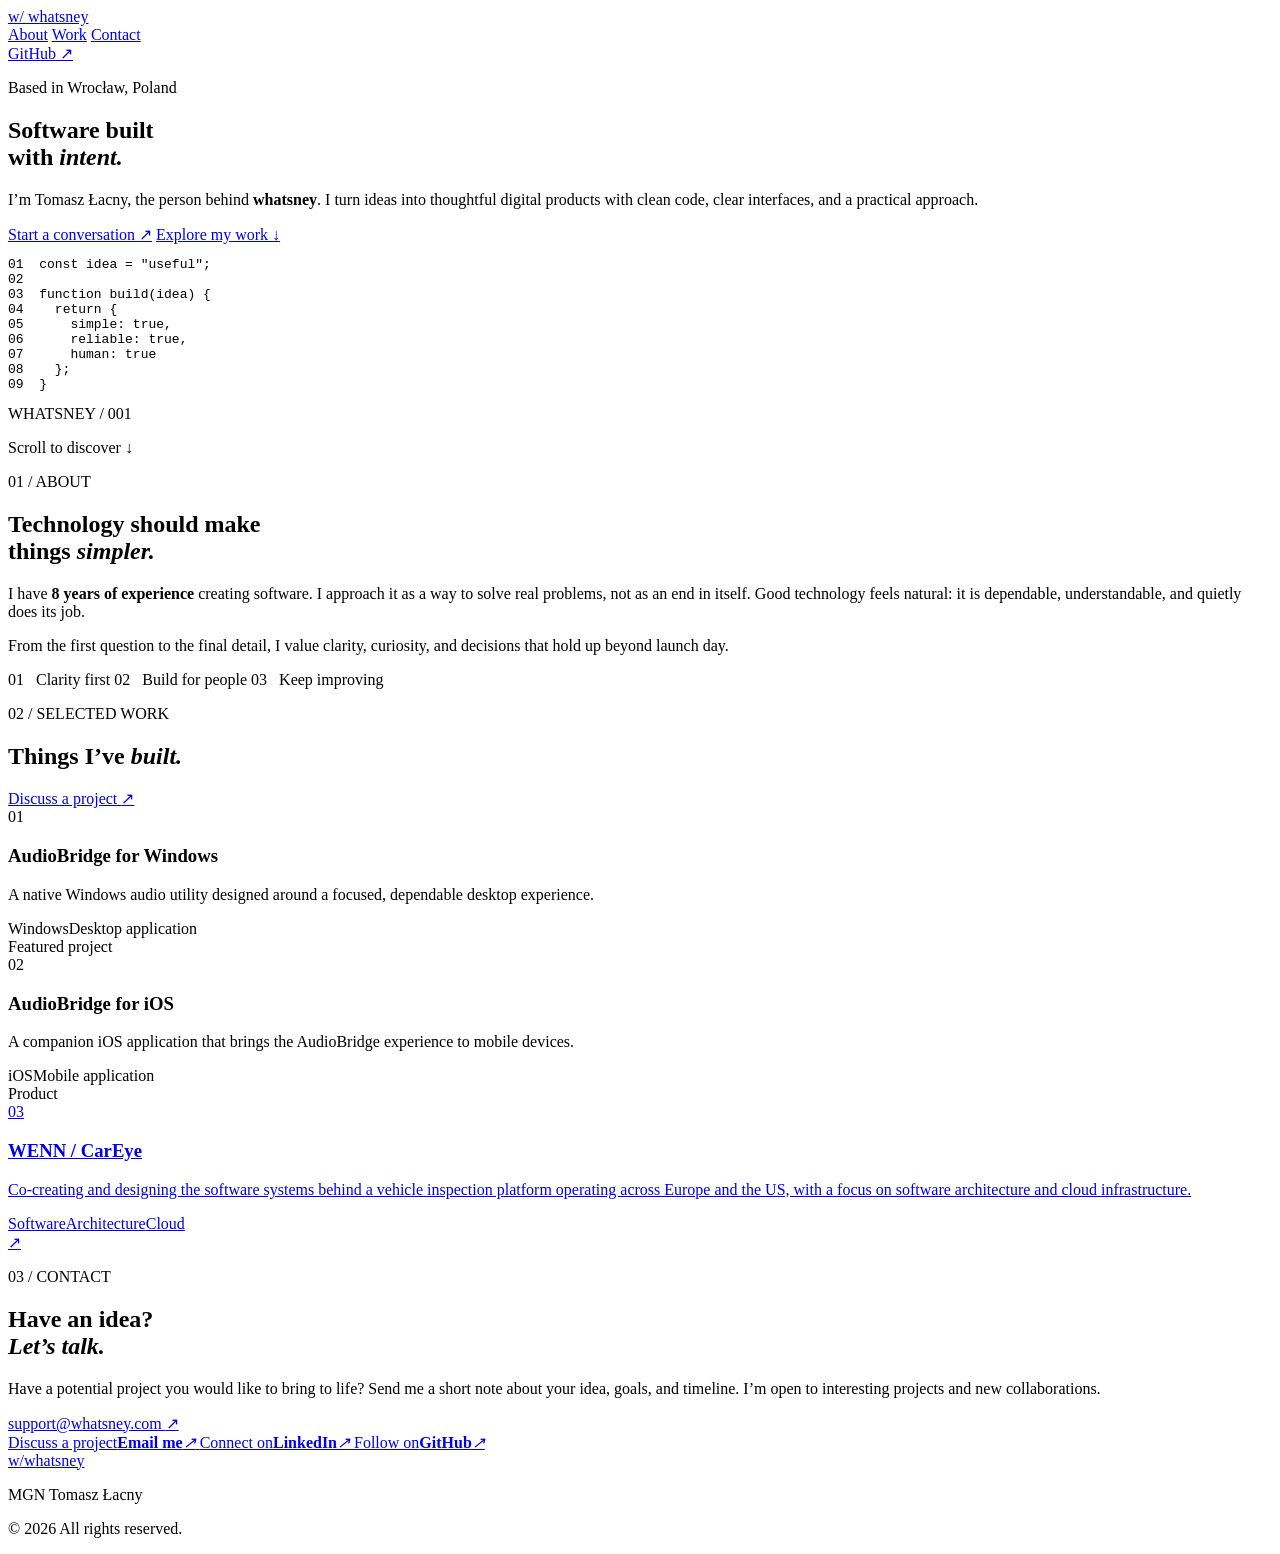
==== index.html @ 4bb6baf7 "Add dynamic software experience" ====
<!doctype html>
<html lang="en">
<head>
  <meta charset="utf-8">
  <meta name="viewport" content="width=device-width, initial-scale=1">
  <meta name="description" content="whatsney — independent software work by Tomasz Lacny in Wroclaw, Poland.">
  <meta name="theme-color" content="#0b0d0c">
  <meta property="og:title" content="whatsney — Software built with intent">
  <meta property="og:description" content="Independent software work by Tomasz Lacny.">
  <meta property="og:type" content="website">
  <meta property="og:url" content="https://whatsney.com">
  <title>whatsney — Tomasz Łacny</title>
  <link rel="preconnect" href="https://fonts.googleapis.com">
  <link rel="preconnect" href="https://fonts.gstatic.com" crossorigin>
  <link href="https://fonts.googleapis.com/css2?family=DM+Mono:wght@400;500&family=Manrope:wght@400;500;600;700&display=swap" rel="stylesheet">
  <link rel="stylesheet" href="styles.css">
</head>
<body>
  <div class="grain" aria-hidden="true"></div>

  <header class="site-header">
    <a class="logo" href="#top" aria-label="whatsney home">
      <span class="logo-mark">w/</span>
      <span>whatsney</span>
    </a>
    <nav aria-label="Primary navigation">
      <a href="#about">About</a>
      <a href="#work">Work</a>
      <a href="#contact">Contact</a>
    </nav>
    <a class="header-link" href="https://github.com/whatsney" target="_blank" rel="noreferrer">
      GitHub <span aria-hidden="true">↗</span>
    </a>
  </header>

  <main id="top">
    <section class="hero" aria-labelledby="hero-title">
      <div class="hero-copy">
        <p class="eyebrow"><span class="status-dot"></span> Based in Wrocław, Poland</p>
        <h1 id="hero-title">Software built<br>with <em>intent.</em></h1>
        <p class="hero-intro">
          I’m Tomasz Łacny, the person behind <strong>whatsney</strong>.
          I turn ideas into thoughtful digital products with clean code,
          clear interfaces, and a practical approach.
        </p>
        <div class="hero-actions">
          <a class="button button-primary" href="#contact">Start a conversation <span>↗</span></a>
          <a class="text-link" href="#work">Explore my work <span>↓</span></a>
        </div>
      </div>

      <div class="hero-visual" aria-hidden="true">
        <div class="orbit orbit-one"></div>
        <div class="orbit orbit-two"></div>
        <div class="code-card">
          <div class="code-bar"><i></i><i></i><i></i></div>
          <pre><span class="muted">01</span>  <span class="pink">const</span> idea = <span class="green">"useful"</span>;
<span class="muted">02</span>
<span class="muted">03</span>  <span class="pink">function</span> <span class="cream">build</span>(idea) {
<span class="muted">04</span>    <span class="pink">return</span> {
<span class="muted">05</span>      simple: <span class="blue">true</span>,
<span class="muted">06</span>      reliable: <span class="blue">true</span>,
<span class="muted">07</span>      human: <span class="blue">true</span>
<span class="muted">08</span>    };
<span class="muted">09</span>  }</pre>
          <span class="code-label">WHATSNEY / 001</span>
        </div>
      </div>
      <p class="scroll-note">Scroll to discover <span>↓</span></p>
    </section>

    <section class="manifesto" id="about">
      <p class="section-number">01 / ABOUT</p>
      <div class="manifesto-grid">
        <h2>Technology should make<br>things <em>simpler.</em></h2>
        <div class="manifesto-copy">
          <p>I have <strong><span id="experience-years">8</span> years of experience</strong> creating software. I approach it as a way to solve real problems, not as an end in itself. Good technology feels natural: it is dependable, understandable, and quietly does its job.</p>
          <p>From the first question to the final detail, I value clarity, curiosity, and decisions that hold up beyond launch day.</p>
          <div class="principles">
            <span>01&nbsp;&nbsp; Clarity first</span>
            <span>02&nbsp;&nbsp; Build for people</span>
            <span>03&nbsp;&nbsp; Keep improving</span>
          </div>
        </div>
      </div>
    </section>

    <section class="work" id="work">
      <div class="section-heading">
        <div>
          <p class="section-number">02 / SELECTED WORK</p>
          <h2>Things I’ve <em>built.</em></h2>
        </div>
        <a class="text-link" href="#contact">Discuss a project <span>↗</span></a>
      </div>

      <div class="project-list">
        <article class="project project-featured">
          <span class="project-index">01</span>
          <div>
            <h3>AudioBridge for Windows</h3>
            <p>A native Windows audio utility designed around a focused, dependable desktop experience.</p>
          </div>
          <div class="project-meta"><span>Windows</span><span>Desktop application</span></div>
          <span class="project-status">Featured project</span>
        </article>
        <article class="project">
          <span class="project-index">02</span>
          <div>
            <h3>AudioBridge for iOS</h3>
            <p>A companion iOS application that brings the AudioBridge experience to mobile devices.</p>
          </div>
          <div class="project-meta"><span>iOS</span><span>Mobile application</span></div>
          <span class="project-status">Product</span>
        </article>
        <a class="project" href="https://www.wenn.no/" target="_blank" rel="noreferrer">
          <span class="project-index">03</span>
          <div>
            <h3>WENN / CarEye</h3>
            <p>Co-creating and designing the software systems behind a vehicle inspection platform operating across Europe and the US, with a focus on software architecture and cloud infrastructure.</p>
          </div>
          <div class="project-meta"><span>Software</span><span>Architecture</span><span>Cloud</span></div>
          <span class="project-arrow">↗</span>
        </a>
      </div>
    </section>

    <section class="contact" id="contact">
      <p class="section-number">03 / CONTACT</p>
      <div class="contact-grid">
        <div>
          <h2>Have an idea?<br><em>Let’s talk.</em></h2>
          <p>Have a potential project you would like to bring to life? Send me a short note about your idea, goals, and timeline. I’m open to interesting projects and new collaborations.</p>
          <a class="contact-email" href="mailto:support@whatsney.com?subject=Potential%20project">
            support@whatsney.com <span>↗</span>
          </a>
        </div>
        <div class="contact-links">
          <a href="mailto:support@whatsney.com?subject=Potential%20project">
            <span>Discuss a project</span><strong>Email me</strong><i>↗</i>
          </a>
          <a href="https://www.linkedin.com/in/tomasz-%C5%82acny-617607121/" target="_blank" rel="noreferrer">
            <span>Connect on</span><strong>LinkedIn</strong><i>↗</i>
          </a>
          <a href="https://github.com/whatsney" target="_blank" rel="noreferrer">
            <span>Follow on</span><strong>GitHub</strong><i>↗</i>
          </a>
        </div>
      </div>
    </section>
  </main>

  <footer>
    <a class="logo" href="#top"><span class="logo-mark">w/</span><span>whatsney</span></a>
    <p>MGN Tomasz Łacny</p>
    <p>© <span id="year">2026</span> All rights reserved.</p>
  </footer>

  <script src="script.js"></script>
</body>
</html>
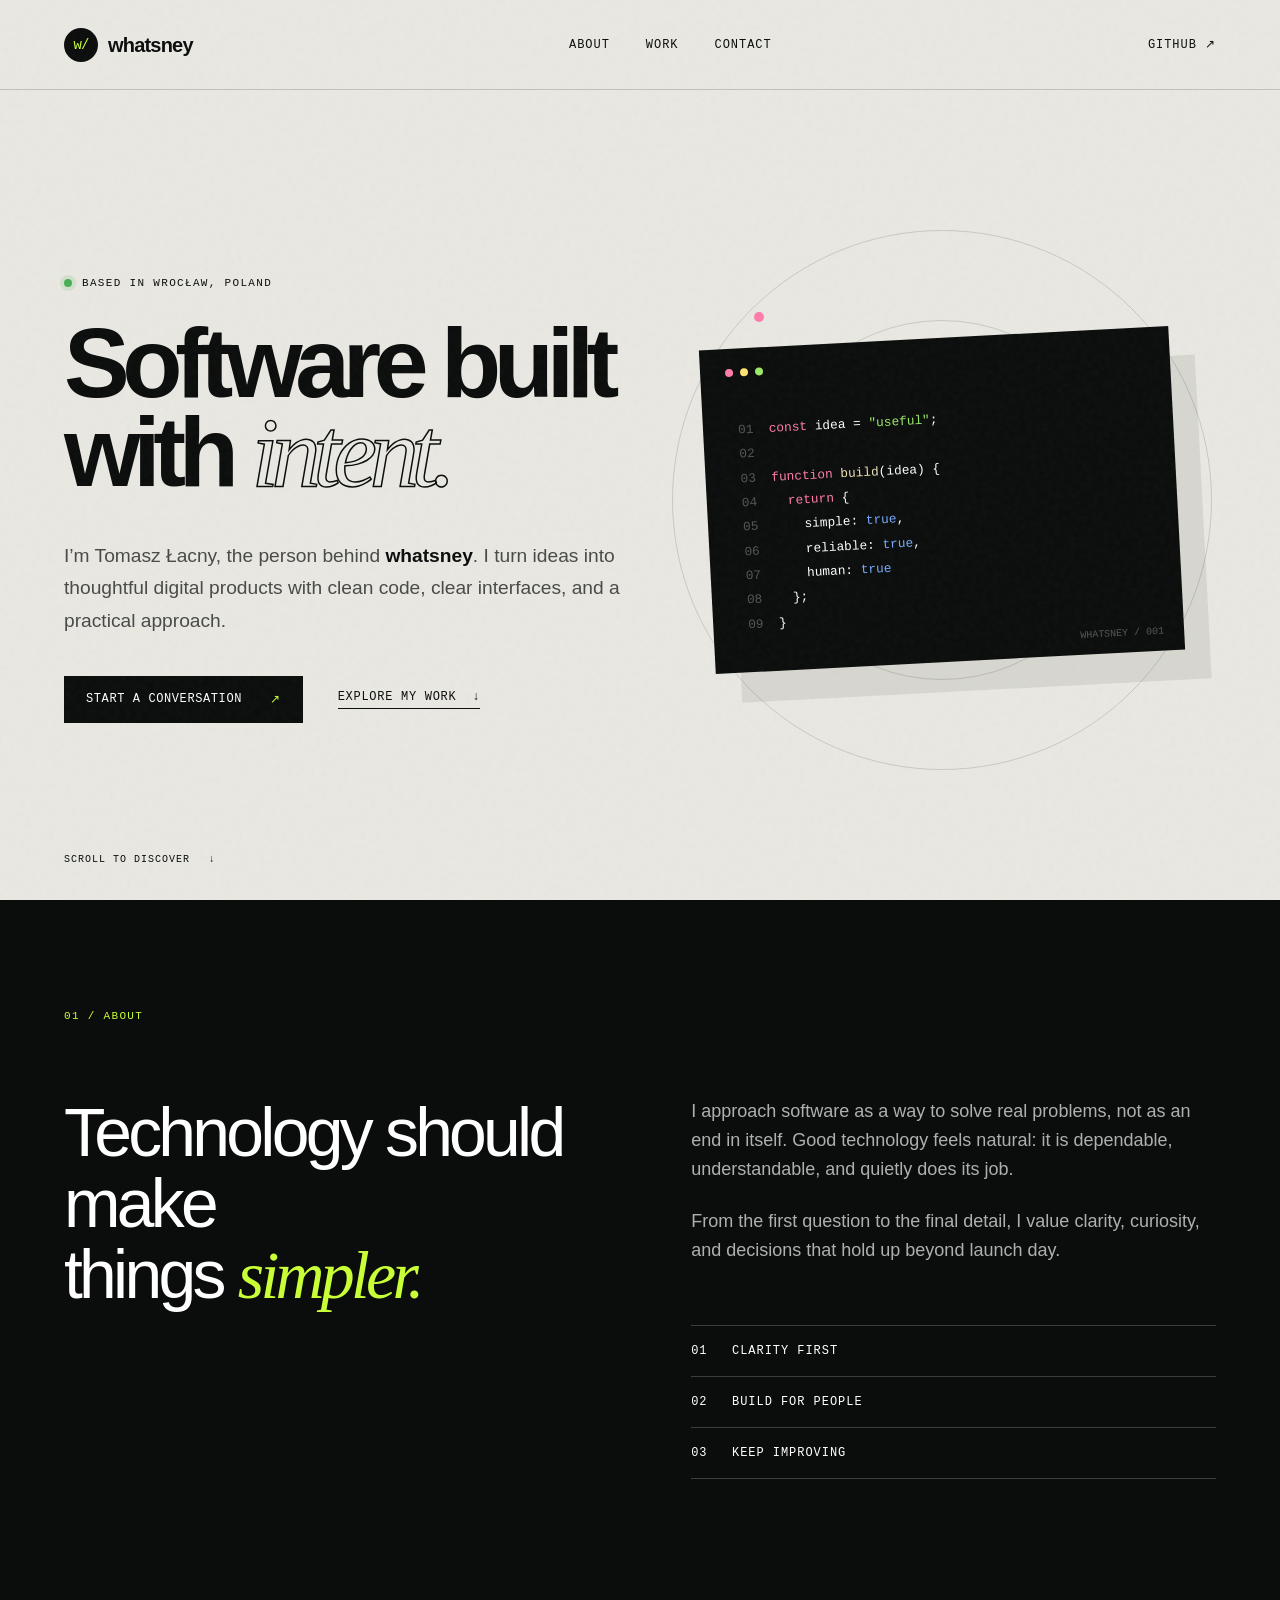
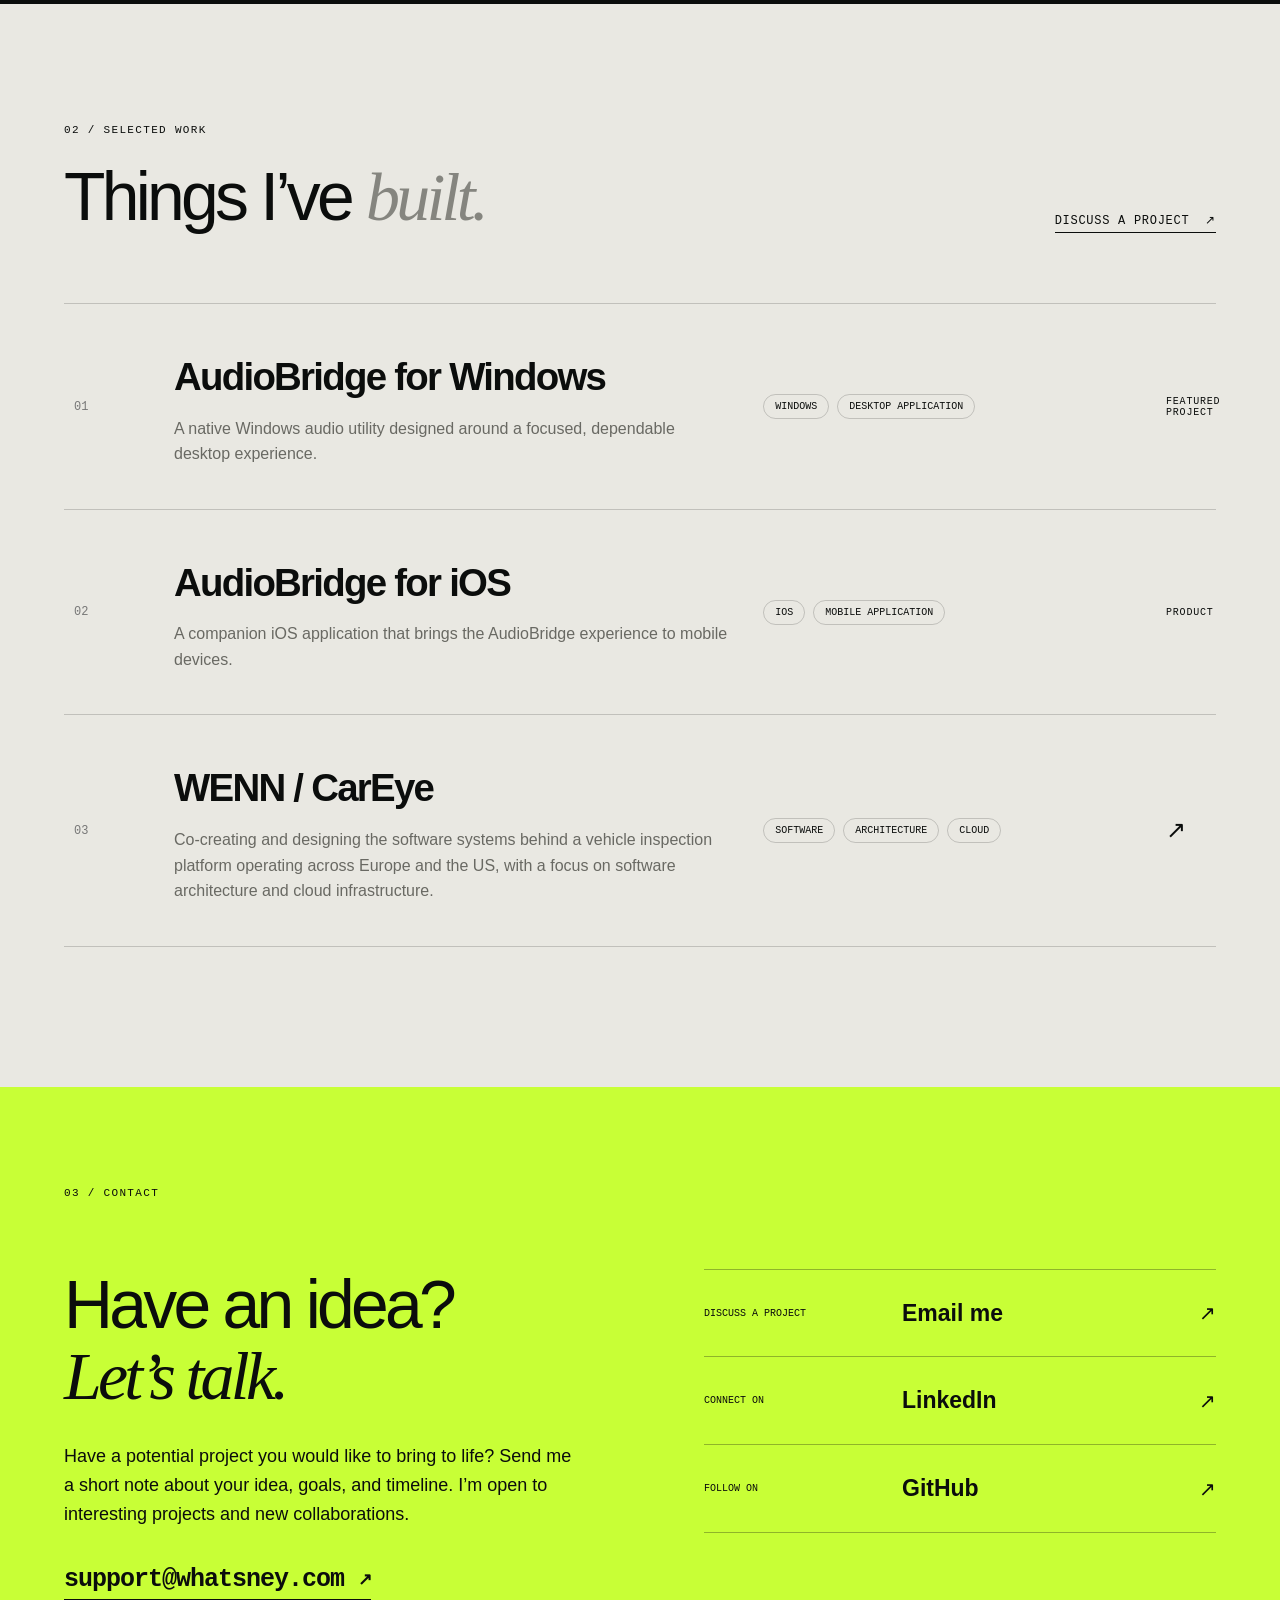
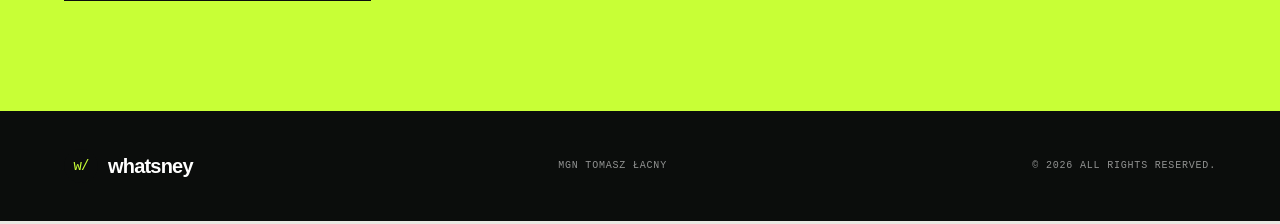
==== commit fb542846: "Launch whatsney portfolio website" ====
--- a/index.html
+++ b/index.html
@@ -74,7 +74,7 @@
       <div class="manifesto-grid">
         <h2>Technology should make<br>things <em>simpler.</em></h2>
         <div class="manifesto-copy">
-          <p>I have <strong><span id="experience-years">8</span> years of experience</strong> creating software. I approach it as a way to solve real problems, not as an end in itself. Good technology feels natural: it is dependable, understandable, and quietly does its job.</p>
+          <p>I approach software as a way to solve real problems, not as an end in itself. Good technology feels natural: it is dependable, understandable, and quietly does its job.</p>
           <p>From the first question to the final detail, I value clarity, curiosity, and decisions that hold up beyond launch day.</p>
           <div class="principles">
             <span>01&nbsp;&nbsp; Clarity first</span>
--- a/styles.css
+++ b/styles.css
@@ -0,0 +1,236 @@
+:root {
+  --ink: #0b0d0c;
+  --paper: #e9e8e2;
+  --lime: #c8ff36;
+  --pink: #ff7bab;
+  --green: #9bea68;
+  --blue: #78aaff;
+  --line: rgba(11, 13, 12, 0.18);
+  --mono: "DM Mono", monospace;
+  --sans: "Manrope", sans-serif;
+}
+
+* { box-sizing: border-box; }
+html { scroll-behavior: smooth; }
+body {
+  margin: 0;
+  background: var(--paper);
+  color: var(--ink);
+  font-family: var(--sans);
+  font-size: 16px;
+  line-height: 1.6;
+}
+a { color: inherit; text-decoration: none; }
+.grain {
+  position: fixed;
+  inset: 0;
+  pointer-events: none;
+  z-index: 20;
+  opacity: .045;
+  background-image: url("data:image/svg+xml,%3Csvg viewBox='0 0 180 180' xmlns='http://www.w3.org/2000/svg'%3E%3Cfilter id='n'%3E%3CfeTurbulence type='fractalNoise' baseFrequency='.9' numOctaves='4' stitchTiles='stitch'/%3E%3C/filter%3E%3Crect width='100%25' height='100%25' filter='url(%23n)' opacity='.8'/%3E%3C/svg%3E");
+}
+.site-header {
+  height: 90px;
+  padding: 0 5vw;
+  display: flex;
+  align-items: center;
+  justify-content: space-between;
+  border-bottom: 1px solid var(--line);
+  position: absolute;
+  z-index: 10;
+  width: 100%;
+}
+.logo { display: flex; align-items: center; gap: 10px; font-weight: 700; letter-spacing: -.04em; font-size: 20px; }
+.logo-mark {
+  width: 34px;
+  height: 34px;
+  display: grid;
+  place-items: center;
+  background: var(--ink);
+  color: var(--lime);
+  border-radius: 50%;
+  font: 500 14px var(--mono);
+}
+nav { display: flex; gap: 36px; font: 500 12px var(--mono); text-transform: uppercase; letter-spacing: .08em; }
+nav a, .header-link { transition: opacity .2s; }
+nav a:hover, .header-link:hover { opacity: .5; }
+.header-link { font: 500 12px var(--mono); text-transform: uppercase; letter-spacing: .08em; }
+
+.hero {
+  min-height: 100vh;
+  padding: 170px 5vw 70px;
+  display: grid;
+  grid-template-columns: 1.05fr .95fr;
+  align-items: center;
+  position: relative;
+  overflow: hidden;
+}
+.eyebrow, .section-number {
+  font: 500 11px var(--mono);
+  letter-spacing: .12em;
+  text-transform: uppercase;
+}
+.eyebrow { display: flex; align-items: center; gap: 10px; margin-bottom: 30px; }
+.status-dot { width: 8px; height: 8px; background: #47af57; border-radius: 50%; box-shadow: 0 0 0 4px rgba(71,175,87,.14); }
+h1, h2, h3, p { margin-top: 0; }
+h1 {
+  font-size: clamp(60px, 7.7vw, 122px);
+  line-height: .9;
+  letter-spacing: -.075em;
+  margin-bottom: 42px;
+  font-weight: 600;
+}
+em { font-family: Georgia, serif; font-weight: 400; }
+.hero h1 em { color: transparent; -webkit-text-stroke: 1.5px var(--ink); }
+.hero-intro { max-width: 610px; font-size: clamp(17px, 1.5vw, 21px); color: rgba(11,13,12,.72); line-height: 1.7; }
+.hero-intro strong { color: var(--ink); }
+.hero-actions { display: flex; align-items: center; gap: 35px; margin-top: 38px; }
+.button { display: inline-flex; align-items: center; gap: 28px; padding: 16px 22px; font: 500 12px var(--mono); text-transform: uppercase; letter-spacing: .05em; }
+.button-primary { background: var(--ink); color: white; }
+.button-primary span { color: var(--lime); }
+.text-link { font: 500 12px var(--mono); text-transform: uppercase; letter-spacing: .06em; border-bottom: 1px solid; padding-bottom: 4px; }
+.text-link span { margin-left: 8px; }
+.hero-visual { position: relative; min-height: 560px; display: grid; place-items: center; }
+.orbit { position: absolute; border: 1px solid rgba(11,13,12,.14); border-radius: 50%; }
+.orbit-one { width: 540px; height: 540px; }
+.orbit-two { width: 360px; height: 360px; }
+.orbit-one::before, .orbit-two::before {
+  content: "";
+  position: absolute;
+  width: 10px;
+  height: 10px;
+  border-radius: 50%;
+  background: var(--pink);
+  top: 15%;
+  left: 15%;
+}
+.orbit-two::before { background: var(--lime); top: auto; left: auto; right: 4%; bottom: 28%; }
+.code-card {
+  position: relative;
+  width: min(470px, 90%);
+  background: var(--ink);
+  color: white;
+  padding: 70px 35px 35px;
+  transform: rotate(-3deg);
+  box-shadow: 25px 30px 0 rgba(11,13,12,.08);
+}
+.code-bar { position: absolute; top: 20px; left: 25px; display: flex; gap: 7px; }
+.code-bar i { width: 8px; height: 8px; border-radius: 50%; background: #555; }
+.code-bar i:first-child { background: var(--pink); }
+.code-bar i:nth-child(2) { background: #ffe274; }
+.code-bar i:last-child { background: var(--green); }
+pre { font: 400 clamp(11px, 1vw, 14px)/1.9 var(--mono); margin: 0; }
+pre .muted { color: #555; }
+pre .pink { color: var(--pink); }
+pre .green { color: var(--green); }
+pre .blue { color: var(--blue); }
+pre .cream { color: #f0e4b8; }
+.code-label { position: absolute; right: 20px; bottom: 14px; color: #555; font: 10px var(--mono); }
+.scroll-note { position: absolute; bottom: 25px; left: 5vw; font: 10px var(--mono); text-transform: uppercase; letter-spacing: .1em; }
+.scroll-note span { margin-left: 12px; }
+
+.manifesto { background: var(--ink); color: white; padding: 110px 5vw 125px; }
+.manifesto .section-number { color: var(--lime); margin-bottom: 75px; }
+.manifesto-grid { display: grid; grid-template-columns: 1fr 1fr; gap: 8vw; }
+h2 { font-size: clamp(45px, 5.3vw, 82px); line-height: 1.05; letter-spacing: -.055em; font-weight: 500; }
+.manifesto h2 em { color: var(--lime); }
+.manifesto-copy { max-width: 630px; color: rgba(255,255,255,.67); font-size: 18px; }
+.manifesto-copy p + p { margin-top: 24px; }
+.principles { margin-top: 60px; border-top: 1px solid rgba(255,255,255,.2); display: grid; }
+.principles span { padding: 18px 0; border-bottom: 1px solid rgba(255,255,255,.2); color: white; font: 12px var(--mono); text-transform: uppercase; letter-spacing: .08em; }
+
+.work { padding: 120px 5vw 140px; }
+.section-heading { display: flex; align-items: end; justify-content: space-between; margin-bottom: 70px; }
+.section-heading h2 { margin: 25px 0 0; }
+.section-heading h2 em { color: #85857f; }
+.project { display: grid; grid-template-columns: 70px 1.5fr 1fr 40px; align-items: center; gap: 30px; padding: 42px 10px; border-top: 1px solid var(--line); transition: padding .25s, background .25s; }
+.project:last-child { border-bottom: 1px solid var(--line); }
+.project:hover { padding-left: 25px; padding-right: 25px; background: rgba(255,255,255,.38); }
+.project-featured { cursor: default; }
+.project-index { font: 12px var(--mono); color: #777; }
+.project h3 { font-size: clamp(25px, 3vw, 42px); letter-spacing: -.045em; margin-bottom: 8px; }
+.project p { color: #696963; margin: 0; max-width: 620px; }
+.project-meta { display: flex; gap: 8px; flex-wrap: wrap; }
+.project-meta span { border: 1px solid var(--line); border-radius: 30px; padding: 6px 11px; font: 10px var(--mono); text-transform: uppercase; }
+.project-arrow { font-size: 24px; }
+.project-status { font: 500 10px var(--mono); text-transform: uppercase; letter-spacing: .08em; text-align: right; }
+
+.contact { background: var(--lime); padding: 100px 5vw 110px; }
+.contact .section-number { margin-bottom: 70px; }
+.contact-grid { display: grid; grid-template-columns: 1fr 1fr; gap: 10vw; }
+.contact h2 { margin-bottom: 30px; }
+.contact h2 em { font-style: italic; }
+.contact-grid > div > p { max-width: 600px; font-size: 18px; }
+.contact-email {
+  display: inline-flex;
+  align-items: center;
+  gap: 14px;
+  margin-top: 18px;
+  padding-bottom: 5px;
+  border-bottom: 2px solid var(--ink);
+  font: 600 clamp(17px, 2vw, 25px) var(--mono);
+  letter-spacing: -.04em;
+}
+.contact-email span { font-size: 17px; transition: transform .2s; }
+.contact-email:hover span { transform: translate(4px, -4px); }
+.contact-links { border-top: 1px solid rgba(11,13,12,.3); }
+.contact-links a { display: grid; grid-template-columns: 1fr 1.5fr auto; align-items: center; border-bottom: 1px solid rgba(11,13,12,.3); padding: 25px 0; }
+.contact-links span { font: 10px var(--mono); text-transform: uppercase; }
+.contact-links strong { font-size: 23px; }
+.contact-links i { font-style: normal; font-size: 20px; transition: transform .2s; }
+.contact-links a:hover i { transform: translate(4px,-4px); }
+
+footer { background: var(--ink); color: white; min-height: 110px; padding: 30px 5vw; display: flex; align-items: center; justify-content: space-between; }
+footer p { margin: 0; font: 10px var(--mono); color: rgba(255,255,255,.55); text-transform: uppercase; letter-spacing: .08em; }
+
+.reveal {
+  opacity: 0;
+  transform: translateY(24px);
+  transition: opacity .7s ease, transform .7s ease;
+}
+.reveal.visible {
+  opacity: 1;
+  transform: translateY(0);
+}
+
+@media (max-width: 900px) {
+  nav { display: none; }
+  .hero { grid-template-columns: 1fr; padding-top: 145px; }
+  .hero-visual { min-height: 500px; }
+  .manifesto-grid, .contact-grid { grid-template-columns: 1fr; }
+  .manifesto-copy { margin-left: 10vw; }
+  .project { grid-template-columns: 45px 1fr 30px; }
+  .project-meta { grid-column: 2; }
+  .project-arrow, .project-status { grid-column: 3; grid-row: 1; }
+}
+@media (max-width: 600px) {
+  .site-header { height: 75px; }
+  .header-link { font-size: 10px; }
+  .hero { padding: 125px 22px 50px; min-height: auto; }
+  h1 { font-size: 58px; }
+  .hero-actions { align-items: flex-start; flex-direction: column; gap: 22px; }
+  .hero-visual { min-height: 420px; }
+  .orbit-one { width: 390px; height: 390px; }
+  .orbit-two { width: 270px; height: 270px; }
+  .code-card { padding: 58px 20px 30px; }
+  .scroll-note { display: none; }
+  .manifesto, .work, .contact { padding: 75px 22px; }
+  .manifesto .section-number, .contact .section-number { margin-bottom: 45px; }
+  .manifesto-copy { margin-left: 0; }
+  .section-heading { align-items: flex-start; flex-direction: column; gap: 25px; margin-bottom: 45px; }
+  .project { grid-template-columns: 35px 1fr 25px; padding: 30px 0; gap: 12px; }
+  .project p { font-size: 14px; }
+  .project-status { writing-mode: vertical-rl; }
+  .contact-links a { grid-template-columns: 1fr auto; }
+  .contact-links strong { grid-column: 1; }
+  .contact-links i { grid-column: 2; grid-row: 1 / 3; }
+  footer { flex-direction: column; align-items: flex-start; gap: 20px; padding: 35px 22px; }
+}
+
+@media (prefers-reduced-motion: no-preference) {
+  .code-card { animation: drift 6s ease-in-out infinite; }
+  .orbit-one { animation: spin 30s linear infinite; }
+  .orbit-two { animation: spin 22s linear infinite reverse; }
+  @keyframes drift { 0%, 100% { transform: rotate(-3deg) translateY(0); } 50% { transform: rotate(-1.5deg) translateY(-12px); } }
+  @keyframes spin { to { transform: rotate(360deg); } }
+}
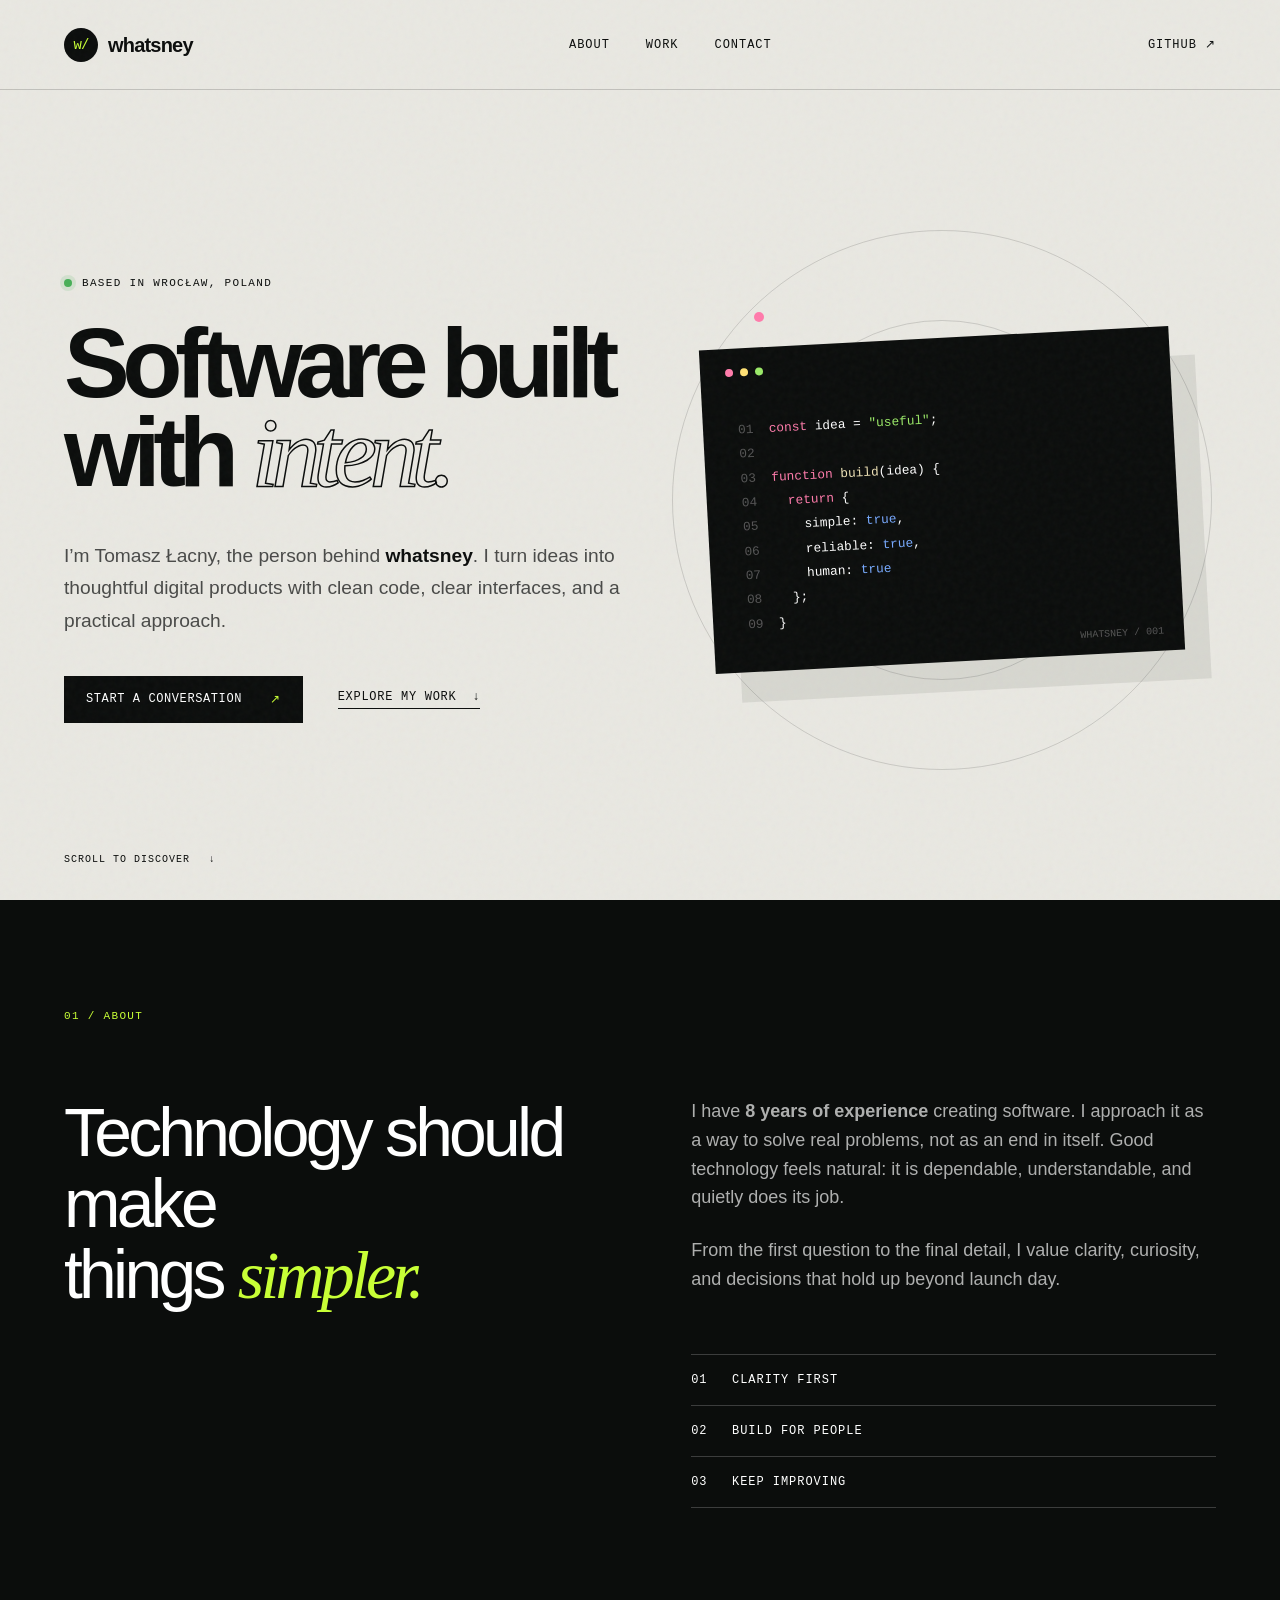
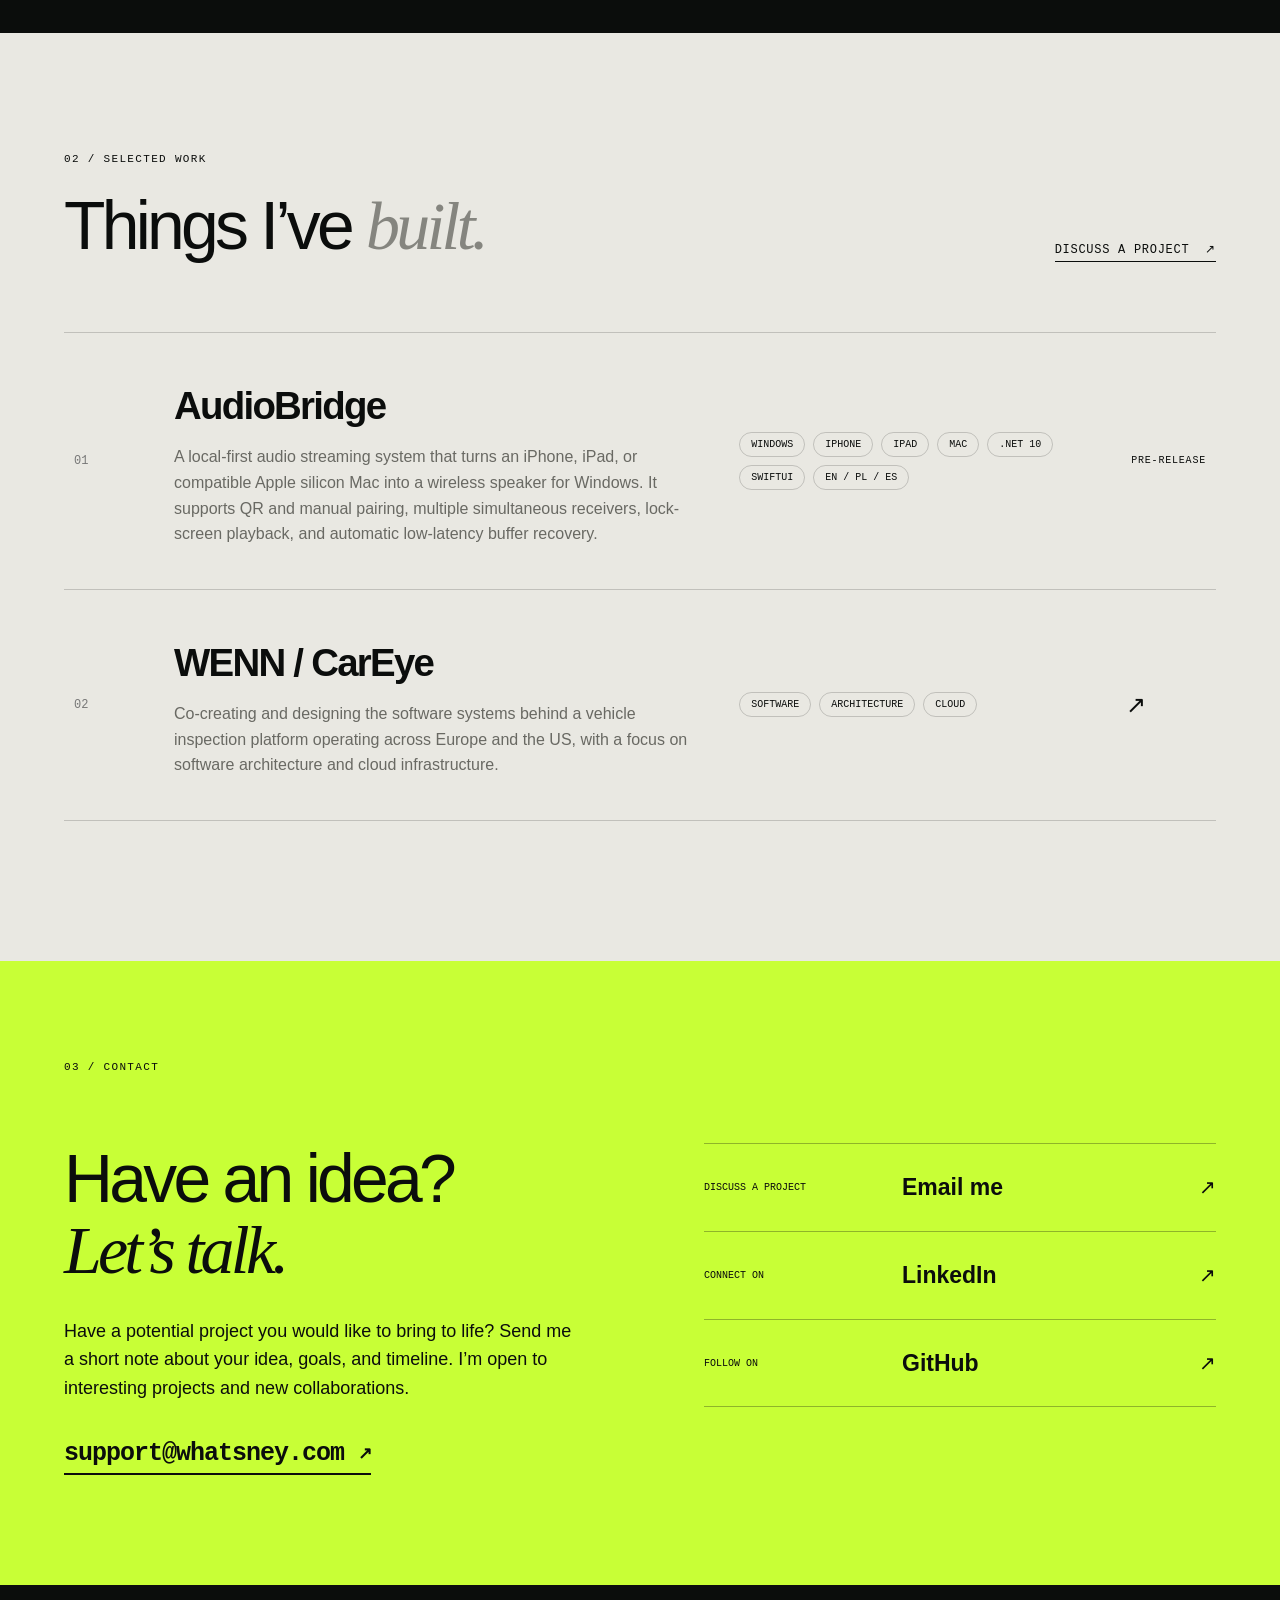
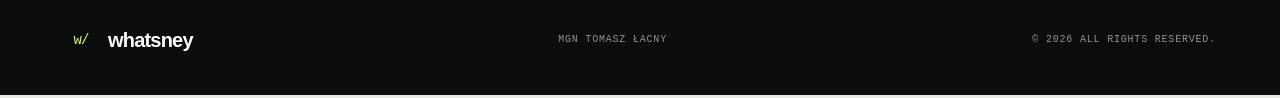
==== commit 502da8e3: "Update AudioBridge portfolio entry" ====
--- a/index.html
+++ b/index.html
@@ -3,10 +3,10 @@
 <head>
   <meta charset="utf-8">
   <meta name="viewport" content="width=device-width, initial-scale=1">
-  <meta name="description" content="whatsney — independent software work by Tomasz Lacny in Wroclaw, Poland.">
+  <meta name="description" content="whatsney — independent software work by Tomasz Łacny, including AudioBridge for Windows and Apple devices.">
   <meta name="theme-color" content="#0b0d0c">
   <meta property="og:title" content="whatsney — Software built with intent">
-  <meta property="og:description" content="Independent software work by Tomasz Lacny.">
+  <meta property="og:description" content="Independent software work by Tomasz Łacny, including the local-first AudioBridge audio streaming system.">
   <meta property="og:type" content="website">
   <meta property="og:url" content="https://whatsney.com">
   <title>whatsney — Tomasz Łacny</title>
@@ -74,7 +74,7 @@
       <div class="manifesto-grid">
         <h2>Technology should make<br>things <em>simpler.</em></h2>
         <div class="manifesto-copy">
-          <p>I approach software as a way to solve real problems, not as an end in itself. Good technology feels natural: it is dependable, understandable, and quietly does its job.</p>
+          <p>I have <strong><span id="experience-years">8</span> years of experience</strong> creating software. I approach it as a way to solve real problems, not as an end in itself. Good technology feels natural: it is dependable, understandable, and quietly does its job.</p>
           <p>From the first question to the final detail, I value clarity, curiosity, and decisions that hold up beyond launch day.</p>
           <div class="principles">
             <span>01&nbsp;&nbsp; Clarity first</span>
@@ -98,23 +98,14 @@
         <article class="project project-featured">
           <span class="project-index">01</span>
           <div>
-            <h3>AudioBridge for Windows</h3>
-            <p>A native Windows audio utility designed around a focused, dependable desktop experience.</p>
+            <h3>AudioBridge</h3>
+            <p>A local-first audio streaming system that turns an iPhone, iPad, or compatible Apple silicon Mac into a wireless speaker for Windows. It supports QR and manual pairing, multiple simultaneous receivers, lock-screen playback, and automatic low-latency buffer recovery.</p>
           </div>
-          <div class="project-meta"><span>Windows</span><span>Desktop application</span></div>
-          <span class="project-status">Featured project</span>
-        </article>
-        <article class="project">
-          <span class="project-index">02</span>
-          <div>
-            <h3>AudioBridge for iOS</h3>
-            <p>A companion iOS application that brings the AudioBridge experience to mobile devices.</p>
-          </div>
-          <div class="project-meta"><span>iOS</span><span>Mobile application</span></div>
-          <span class="project-status">Product</span>
+          <div class="project-meta"><span>Windows</span><span>iPhone</span><span>iPad</span><span>Mac</span><span>.NET 10</span><span>SwiftUI</span><span>EN / PL / ES</span></div>
+          <span class="project-status">Pre-release</span>
         </article>
         <a class="project" href="https://www.wenn.no/" target="_blank" rel="noreferrer">
-          <span class="project-index">03</span>
+          <span class="project-index">02</span>
           <div>
             <h3>WENN / CarEye</h3>
             <p>Co-creating and designing the software systems behind a vehicle inspection platform operating across Europe and the US, with a focus on software architecture and cloud infrastructure.</p>
--- a/styles.css
+++ b/styles.css
@@ -143,7 +143,7 @@
 .section-heading { display: flex; align-items: end; justify-content: space-between; margin-bottom: 70px; }
 .section-heading h2 { margin: 25px 0 0; }
 .section-heading h2 em { color: #85857f; }
-.project { display: grid; grid-template-columns: 70px 1.5fr 1fr 40px; align-items: center; gap: 30px; padding: 42px 10px; border-top: 1px solid var(--line); transition: padding .25s, background .25s; }
+.project { display: grid; grid-template-columns: 70px 1.5fr 1fr 80px; align-items: center; gap: 30px; padding: 42px 10px; border-top: 1px solid var(--line); transition: padding .25s, background .25s; }
 .project:last-child { border-bottom: 1px solid var(--line); }
 .project:hover { padding-left: 25px; padding-right: 25px; background: rgba(255,255,255,.38); }
 .project-featured { cursor: default; }
@@ -199,7 +199,7 @@
   .hero-visual { min-height: 500px; }
   .manifesto-grid, .contact-grid { grid-template-columns: 1fr; }
   .manifesto-copy { margin-left: 10vw; }
-  .project { grid-template-columns: 45px 1fr 30px; }
+  .project { grid-template-columns: 45px 1fr 80px; }
   .project-meta { grid-column: 2; }
   .project-arrow, .project-status { grid-column: 3; grid-row: 1; }
 }
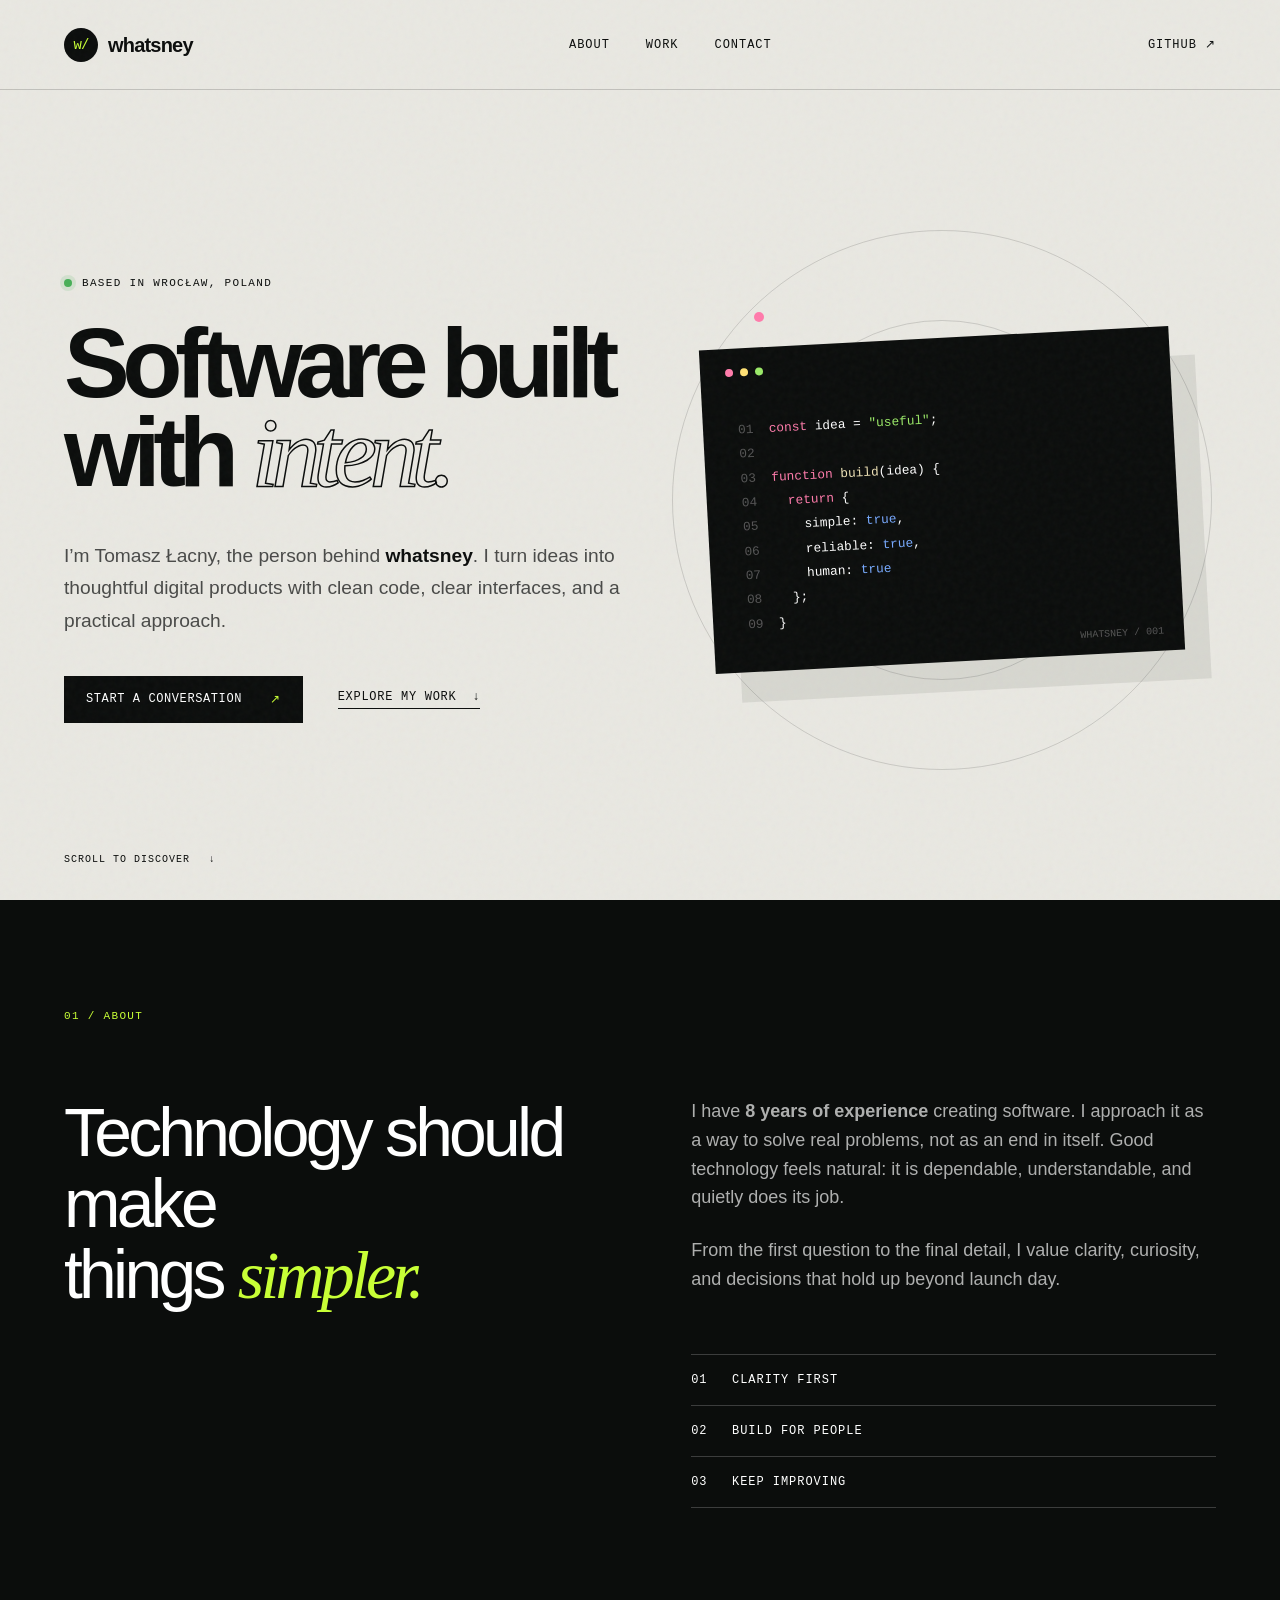
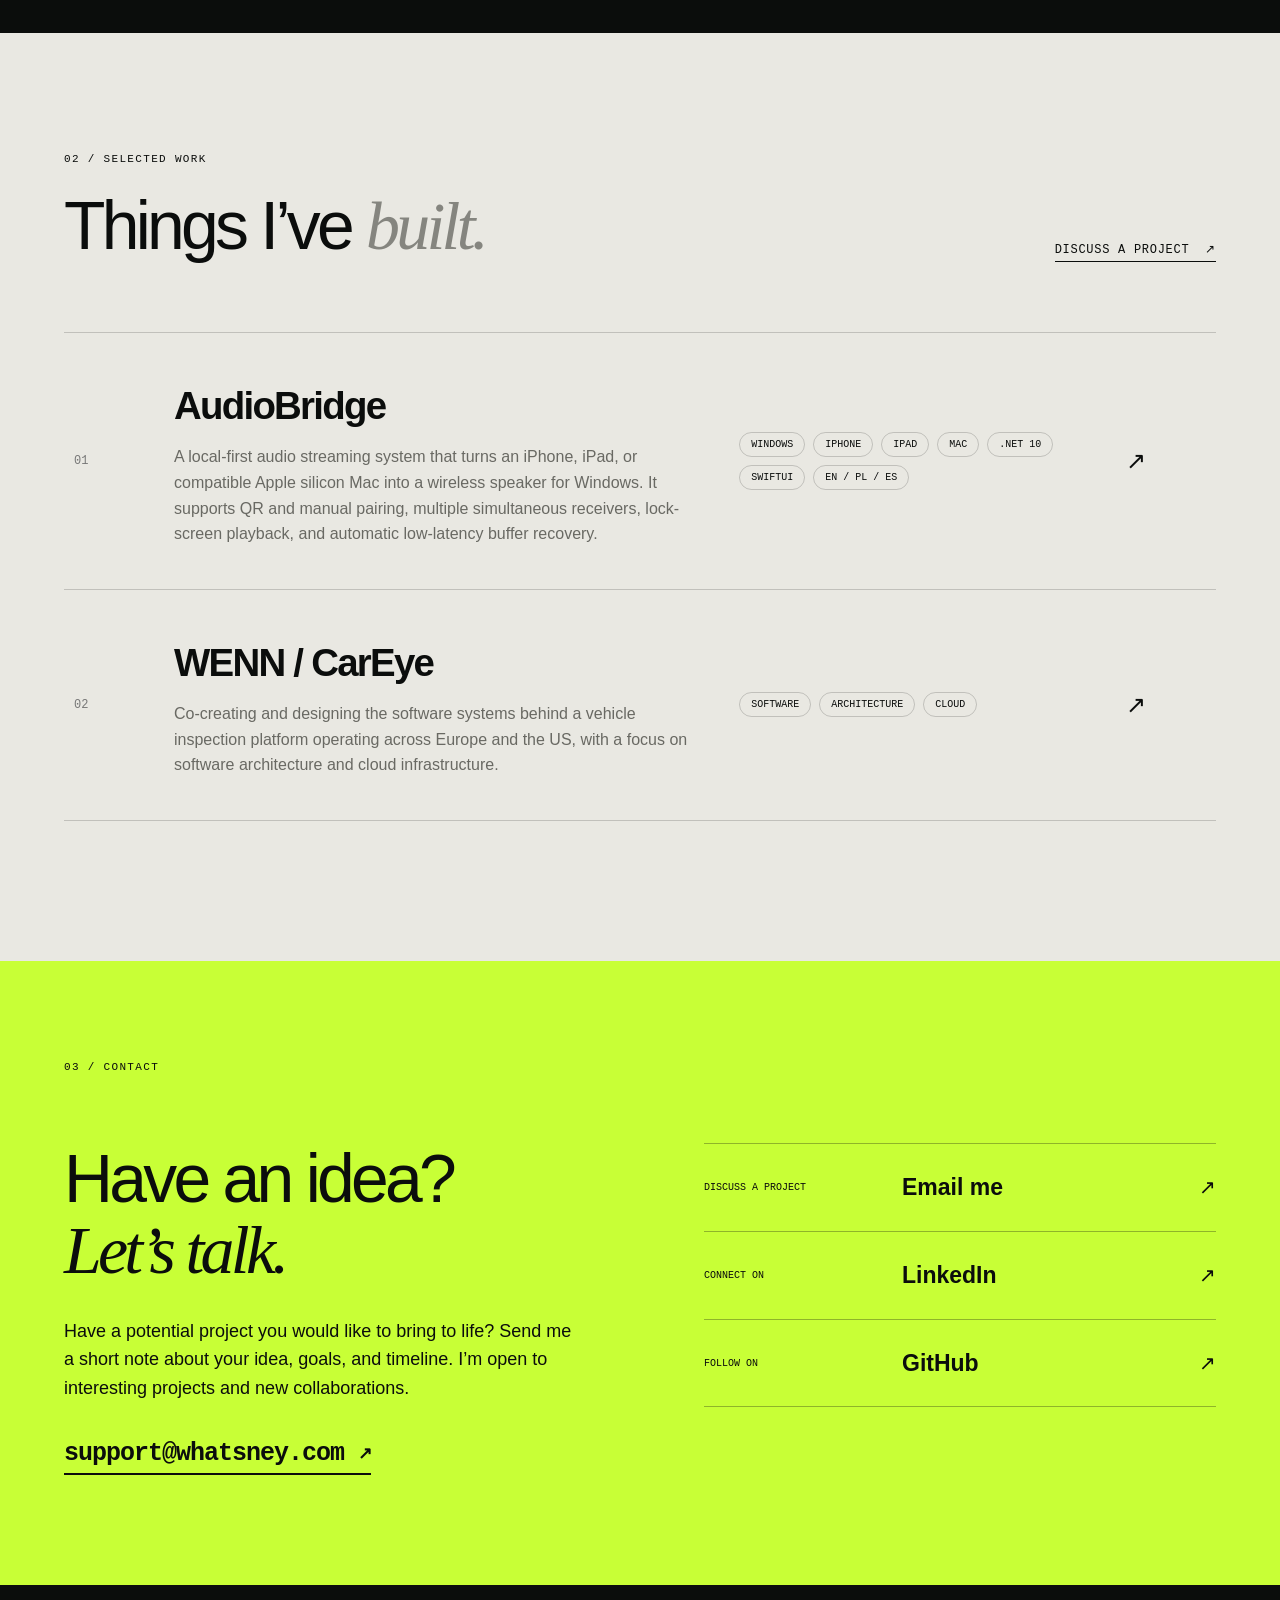
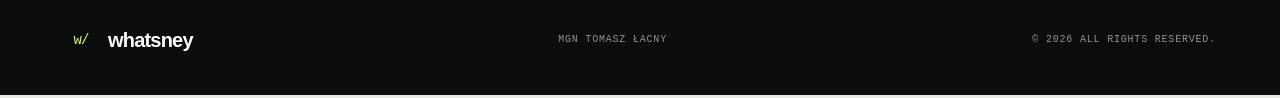
==== commit 1bf0361e: "Add AudioBridge store website" ====
--- a/index.html
+++ b/index.html
@@ -95,15 +95,15 @@
       </div>
 
       <div class="project-list">
-        <article class="project project-featured">
+        <a class="project project-featured" href="audiobridge/">
           <span class="project-index">01</span>
           <div>
             <h3>AudioBridge</h3>
             <p>A local-first audio streaming system that turns an iPhone, iPad, or compatible Apple silicon Mac into a wireless speaker for Windows. It supports QR and manual pairing, multiple simultaneous receivers, lock-screen playback, and automatic low-latency buffer recovery.</p>
           </div>
           <div class="project-meta"><span>Windows</span><span>iPhone</span><span>iPad</span><span>Mac</span><span>.NET 10</span><span>SwiftUI</span><span>EN / PL / ES</span></div>
-          <span class="project-status">Pre-release</span>
-        </article>
+          <span class="project-arrow" aria-label="Open AudioBridge product page">↗</span>
+        </a>
         <a class="project" href="https://www.wenn.no/" target="_blank" rel="noreferrer">
           <span class="project-index">02</span>
           <div>
--- a/styles.css
+++ b/styles.css
@@ -146,7 +146,6 @@
 .project { display: grid; grid-template-columns: 70px 1.5fr 1fr 80px; align-items: center; gap: 30px; padding: 42px 10px; border-top: 1px solid var(--line); transition: padding .25s, background .25s; }
 .project:last-child { border-bottom: 1px solid var(--line); }
 .project:hover { padding-left: 25px; padding-right: 25px; background: rgba(255,255,255,.38); }
-.project-featured { cursor: default; }
 .project-index { font: 12px var(--mono); color: #777; }
 .project h3 { font-size: clamp(25px, 3vw, 42px); letter-spacing: -.045em; margin-bottom: 8px; }
 .project p { color: #696963; margin: 0; max-width: 620px; }
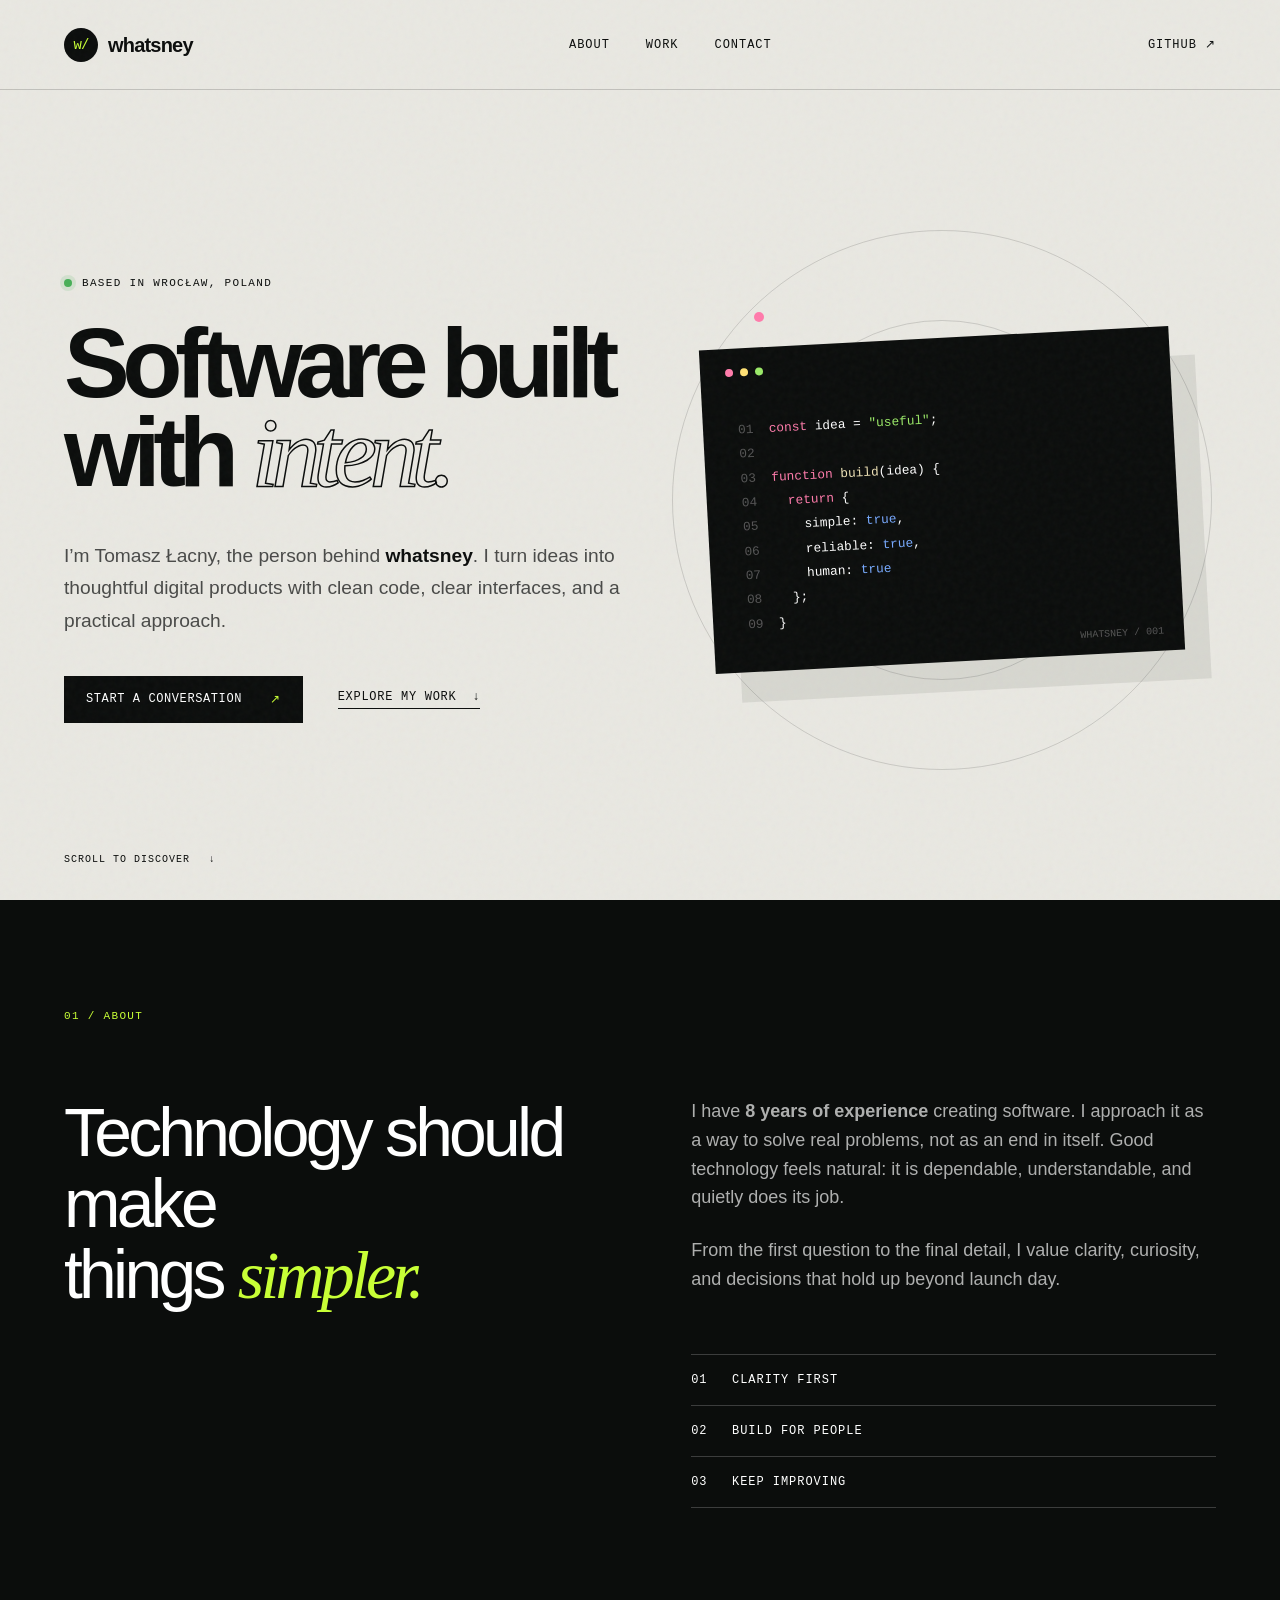
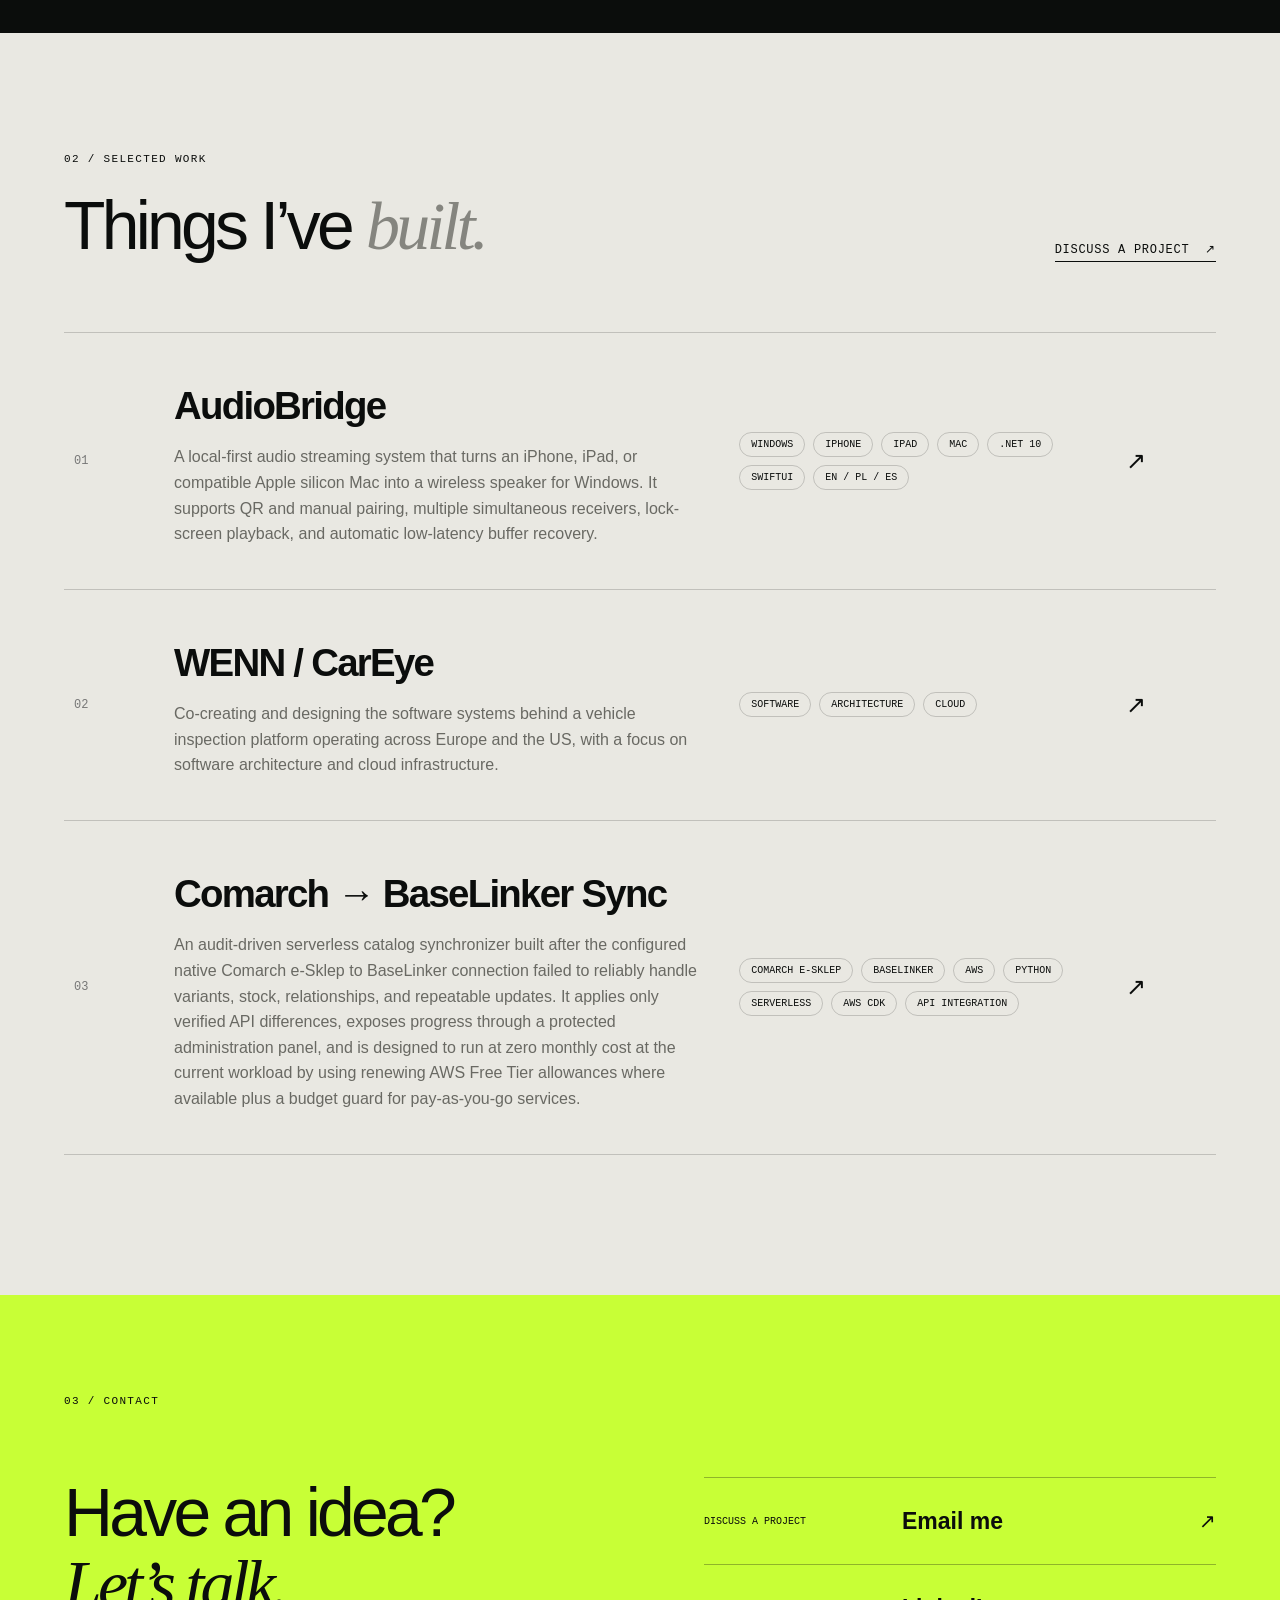
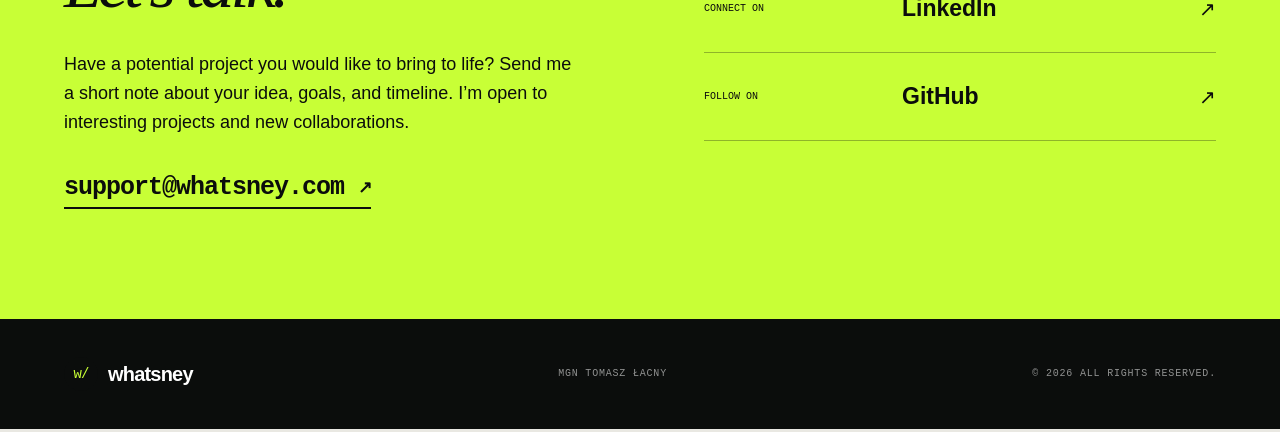
==== commit 68a89281: "Add Comarch BaseLinker integration to portfolio" ====
--- a/index.html
+++ b/index.html
@@ -3,10 +3,10 @@
 <head>
   <meta charset="utf-8">
   <meta name="viewport" content="width=device-width, initial-scale=1">
-  <meta name="description" content="whatsney — independent software work by Tomasz Łacny, including AudioBridge for Windows and Apple devices.">
+  <meta name="description" content="whatsney — independent software work by Tomasz Łacny, including AudioBridge and a serverless Comarch e-Sklep to BaseLinker integration.">
   <meta name="theme-color" content="#0b0d0c">
   <meta property="og:title" content="whatsney — Software built with intent">
-  <meta property="og:description" content="Independent software work by Tomasz Łacny, including the local-first AudioBridge audio streaming system.">
+  <meta property="og:description" content="Independent software work by Tomasz Łacny, including local-first products and practical serverless integrations.">
   <meta property="og:type" content="website">
   <meta property="og:url" content="https://whatsney.com">
   <title>whatsney — Tomasz Łacny</title>
@@ -113,6 +113,15 @@
           <div class="project-meta"><span>Software</span><span>Architecture</span><span>Cloud</span></div>
           <span class="project-arrow">↗</span>
         </a>
+        <a class="project" href="https://github.com/whatsney/comarch-baselinker-sync" target="_blank" rel="noreferrer">
+          <span class="project-index">03</span>
+          <div>
+            <h3>Comarch → BaseLinker Sync</h3>
+            <p>An audit-driven serverless catalog synchronizer built after the configured native Comarch e-Sklep to BaseLinker connection failed to reliably handle variants, stock, relationships, and repeatable updates. It applies only verified API differences, exposes progress through a protected administration panel, and is designed to run at zero monthly cost at the current workload by using renewing AWS Free Tier allowances where available plus a budget guard for pay-as-you-go services.</p>
+          </div>
+          <div class="project-meta"><span>Comarch e-Sklep</span><span>BaseLinker</span><span>AWS</span><span>Python</span><span>Serverless</span><span>AWS CDK</span><span>API Integration</span></div>
+          <span class="project-arrow" aria-label="Open the Comarch to BaseLinker Sync repository">↗</span>
+        </a>
       </div>
     </section>
 
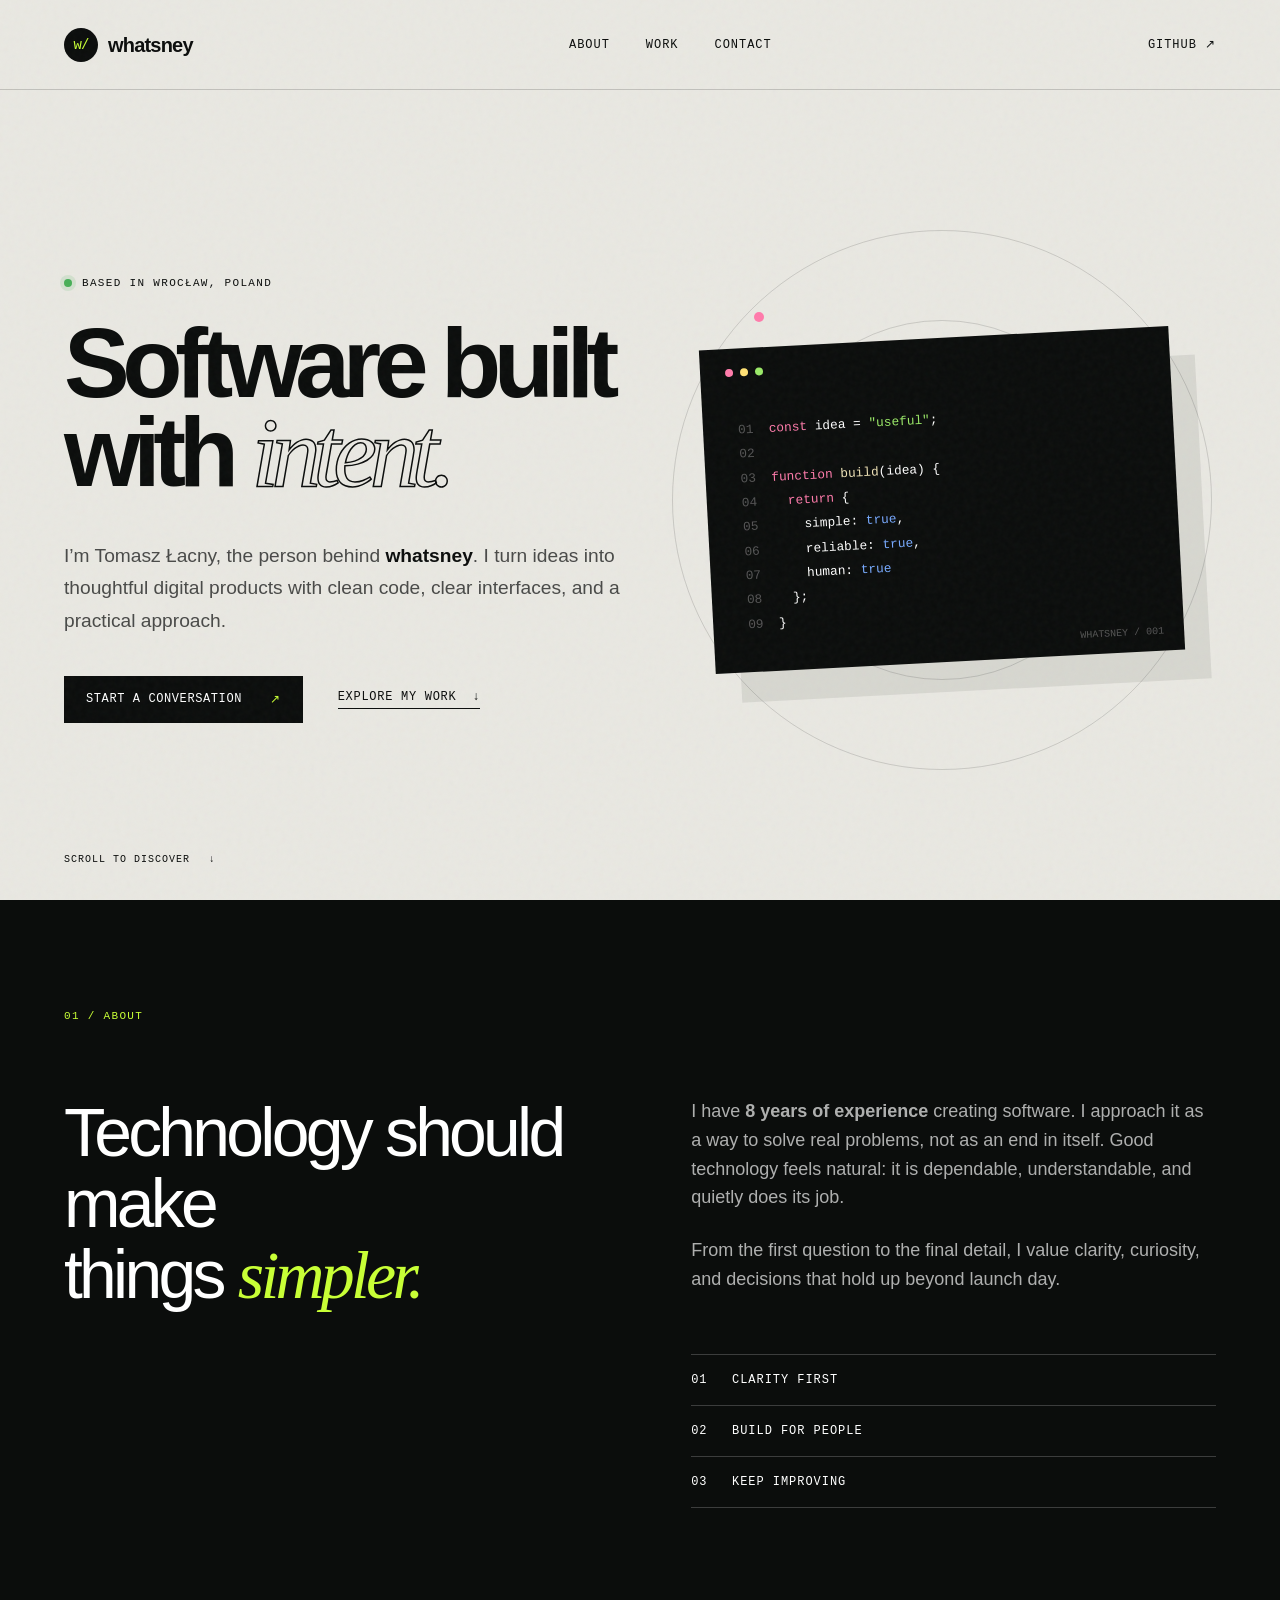
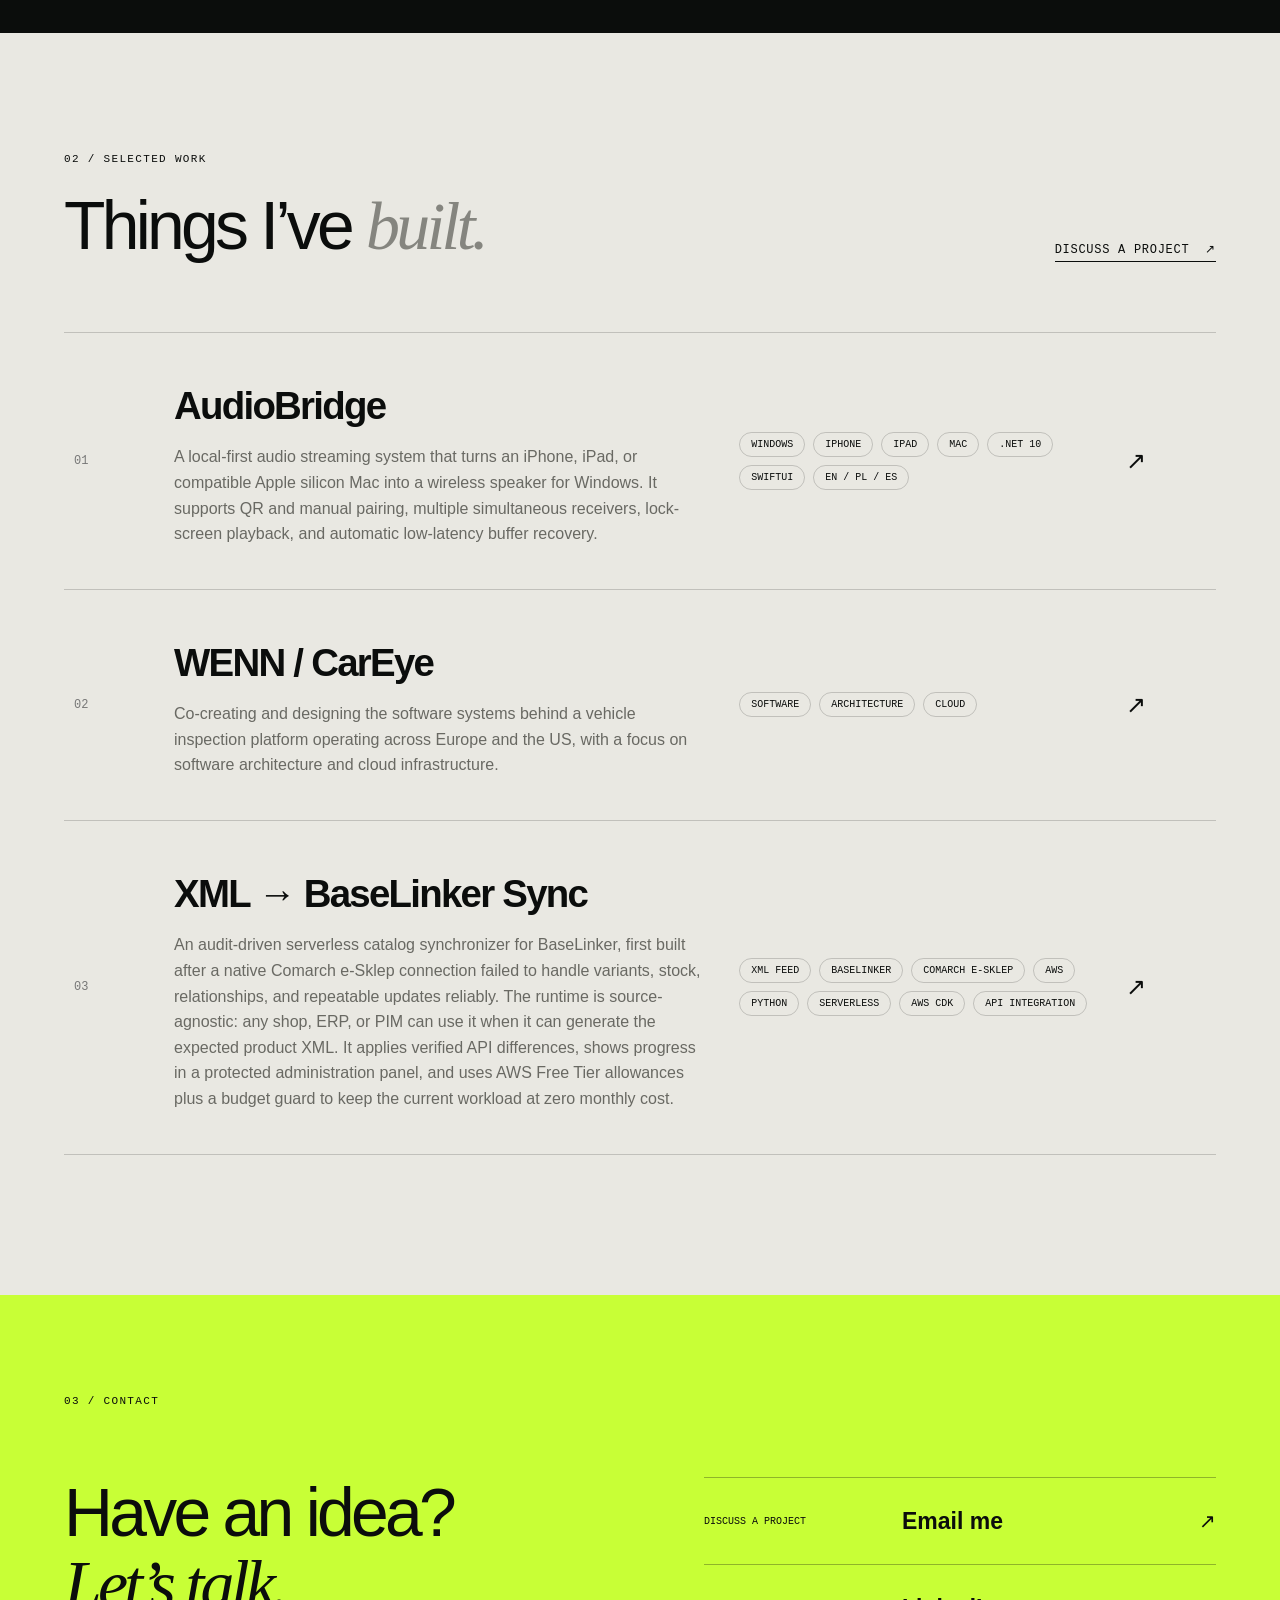
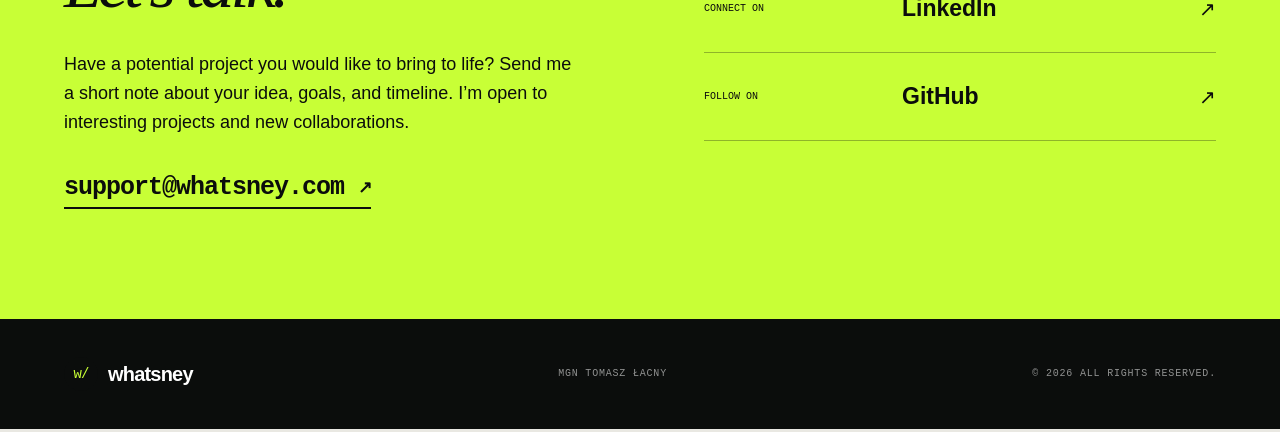
==== commit bb1057bb: "Update XML BaseLinker portfolio copy" ====
--- a/index.html
+++ b/index.html
@@ -3,13 +3,16 @@
 <head>
   <meta charset="utf-8">
   <meta name="viewport" content="width=device-width, initial-scale=1">
-  <meta name="description" content="whatsney — independent software work by Tomasz Łacny, including AudioBridge and a serverless Comarch e-Sklep to BaseLinker integration.">
+  <meta name="description" content="whatsney — independent software work by Tomasz Łacny, including AudioBridge and a serverless XML-to-BaseLinker catalog synchronizer first deployed for Comarch e-Sklep.">
   <meta name="theme-color" content="#0b0d0c">
   <meta property="og:title" content="whatsney — Software built with intent">
   <meta property="og:description" content="Independent software work by Tomasz Łacny, including local-first products and practical serverless integrations.">
   <meta property="og:type" content="website">
   <meta property="og:url" content="https://whatsney.com">
   <title>whatsney — Tomasz Łacny</title>
+  <link rel="icon" href="favicon.svg" type="image/svg+xml">
+  <link rel="icon" href="favicon.ico" sizes="any">
+  <link rel="apple-touch-icon" href="apple-touch-icon.png">
   <link rel="preconnect" href="https://fonts.googleapis.com">
   <link rel="preconnect" href="https://fonts.gstatic.com" crossorigin>
   <link href="https://fonts.googleapis.com/css2?family=DM+Mono:wght@400;500&family=Manrope:wght@400;500;600;700&display=swap" rel="stylesheet">
@@ -116,11 +119,11 @@
         <a class="project" href="https://github.com/whatsney/comarch-baselinker-sync" target="_blank" rel="noreferrer">
           <span class="project-index">03</span>
           <div>
-            <h3>Comarch → BaseLinker Sync</h3>
-            <p>An audit-driven serverless catalog synchronizer built after the configured native Comarch e-Sklep to BaseLinker connection failed to reliably handle variants, stock, relationships, and repeatable updates. It applies only verified API differences, exposes progress through a protected administration panel, and is designed to run at zero monthly cost at the current workload by using renewing AWS Free Tier allowances where available plus a budget guard for pay-as-you-go services.</p>
+            <h3>XML → BaseLinker Sync</h3>
+            <p>An audit-driven serverless catalog synchronizer for BaseLinker, first built after a native Comarch e-Sklep connection failed to handle variants, stock, relationships, and repeatable updates reliably. The runtime is source-agnostic: any shop, ERP, or PIM can use it when it can generate the expected product XML. It applies verified API differences, shows progress in a protected administration panel, and uses AWS Free Tier allowances plus a budget guard to keep the current workload at zero monthly cost.</p>
           </div>
-          <div class="project-meta"><span>Comarch e-Sklep</span><span>BaseLinker</span><span>AWS</span><span>Python</span><span>Serverless</span><span>AWS CDK</span><span>API Integration</span></div>
-          <span class="project-arrow" aria-label="Open the Comarch to BaseLinker Sync repository">↗</span>
+          <div class="project-meta"><span>XML Feed</span><span>BaseLinker</span><span>Comarch e-Sklep</span><span>AWS</span><span>Python</span><span>Serverless</span><span>AWS CDK</span><span>API Integration</span></div>
+          <span class="project-arrow" aria-label="Open the XML to BaseLinker Sync repository">↗</span>
         </a>
       </div>
     </section>
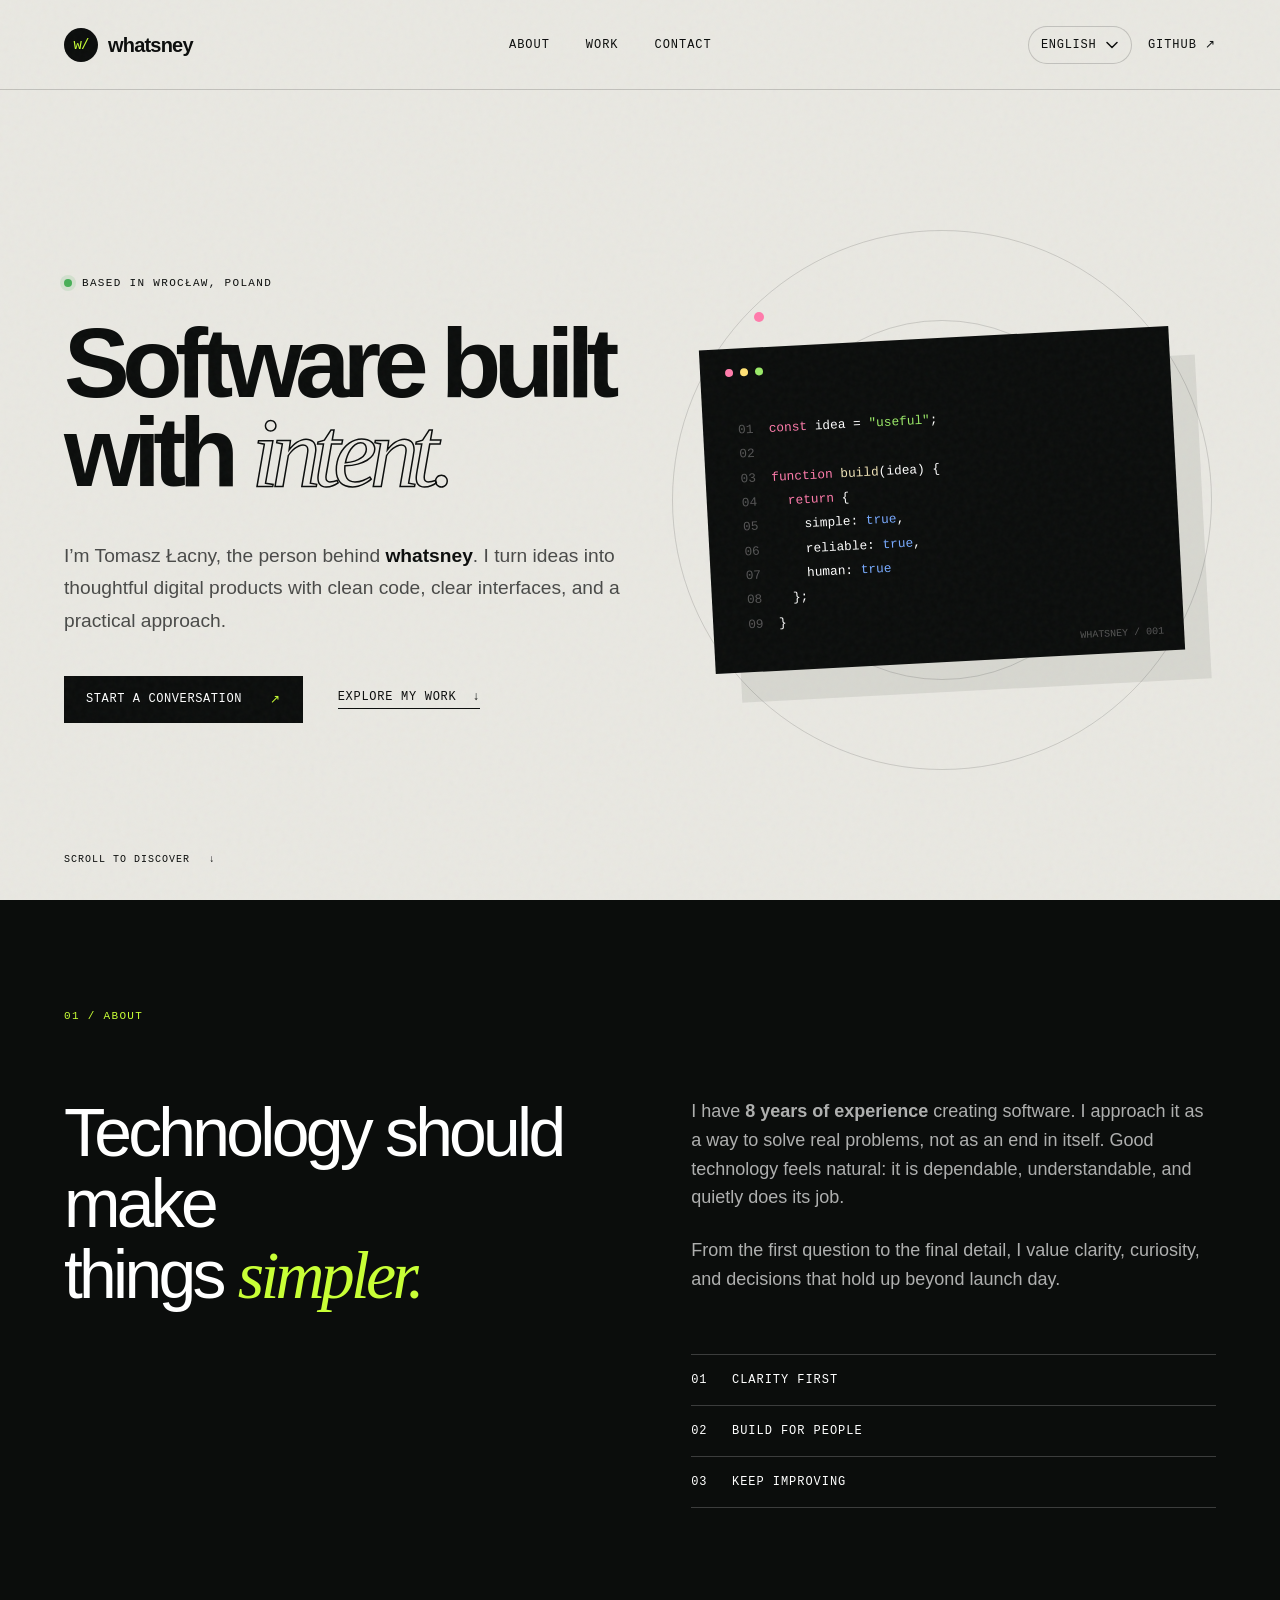
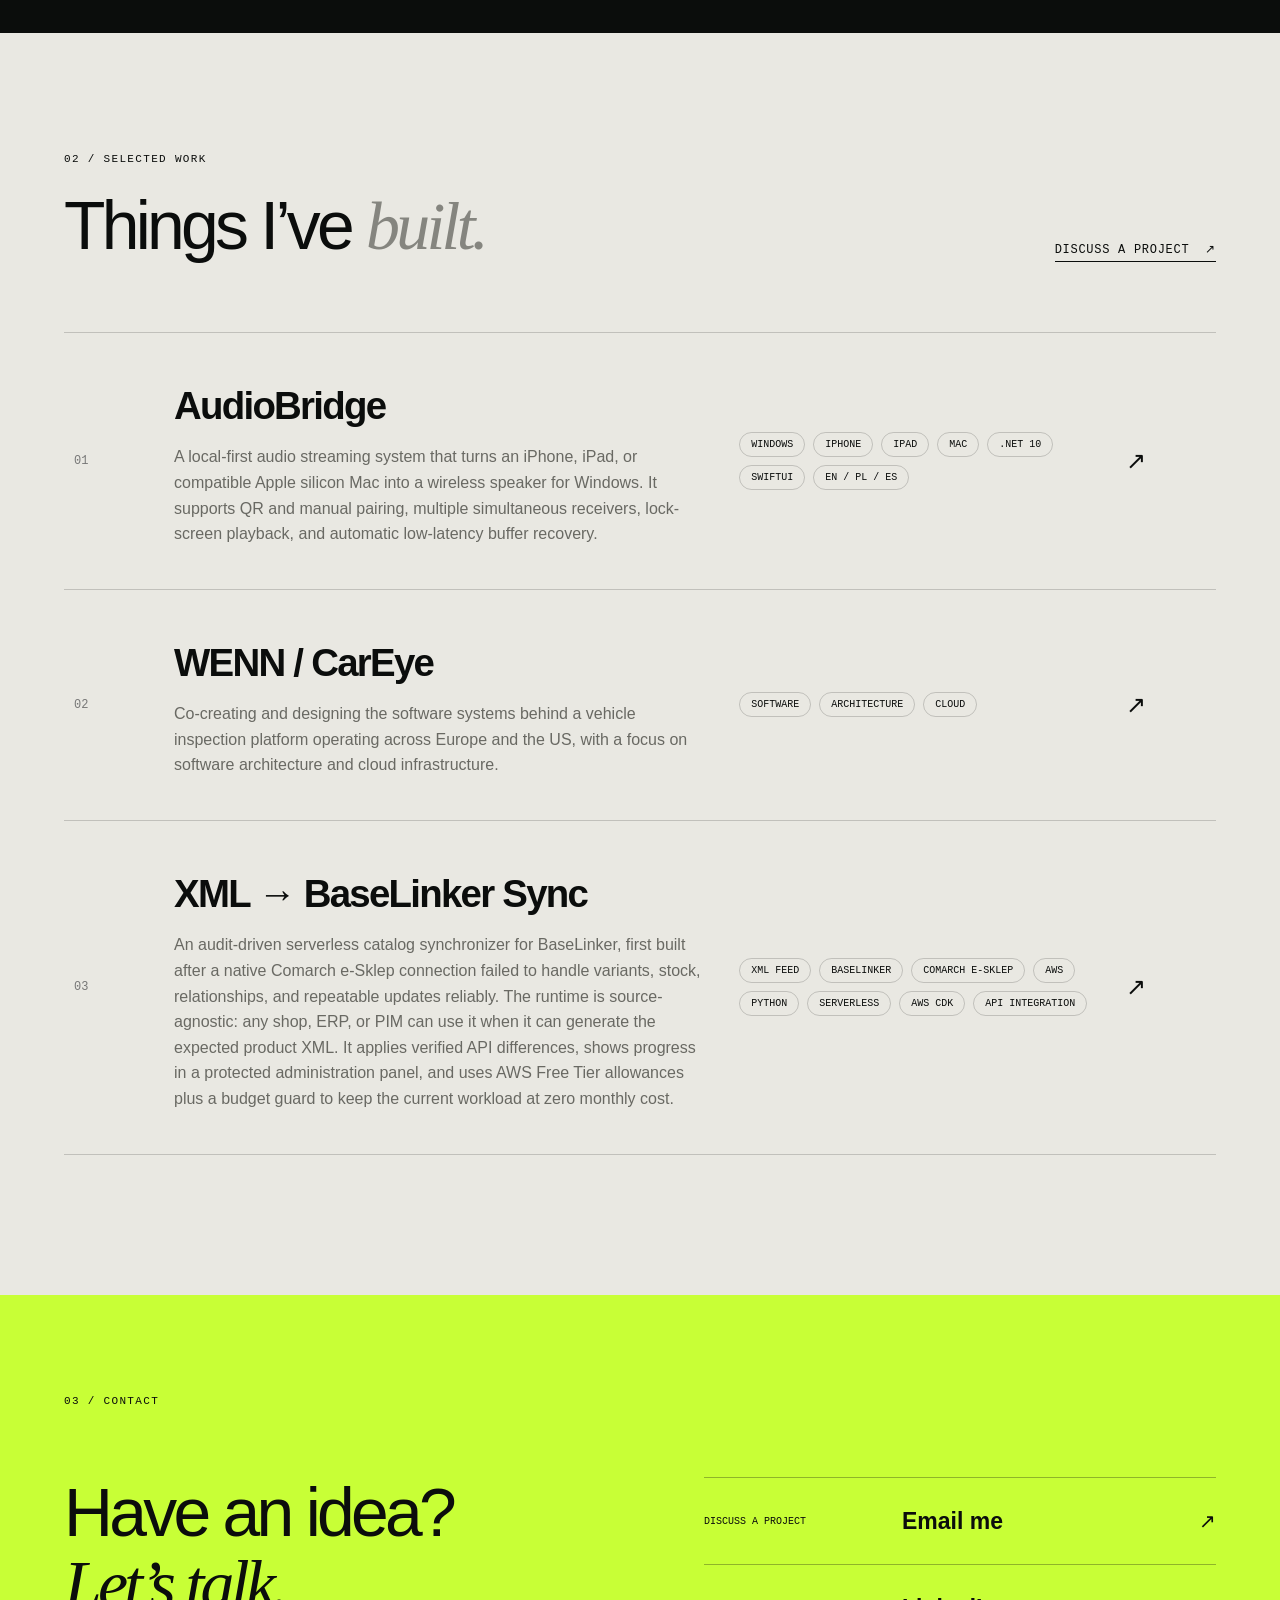
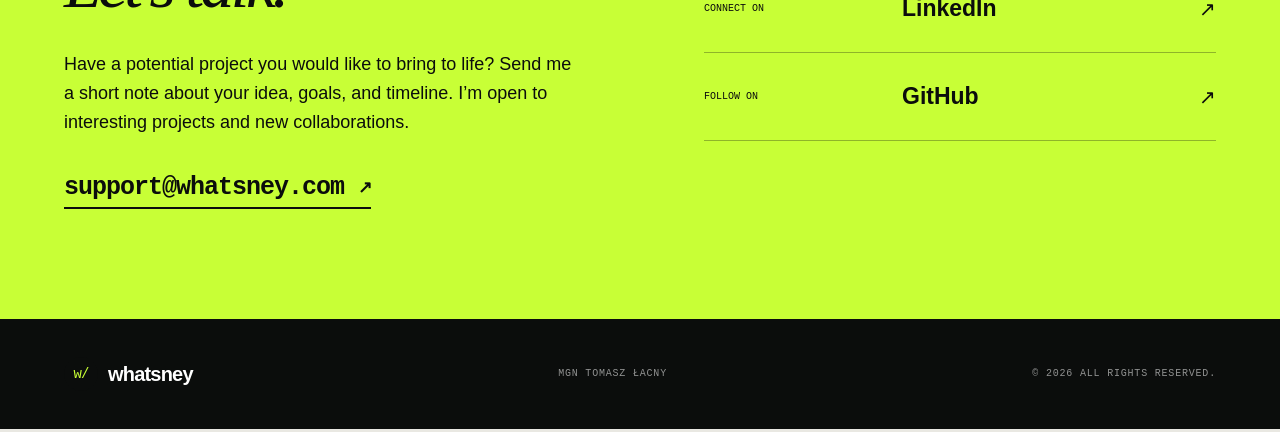
==== commit 2446ecc2: "Add bilingual portfolio language support" ====
--- a/index.html
+++ b/index.html
@@ -1,5 +1,5 @@
 <!doctype html>
-<html lang="en">
+<html lang="en" data-active-lang="en">
 <head>
   <meta charset="utf-8">
   <meta name="viewport" content="width=device-width, initial-scale=1">
@@ -22,33 +22,39 @@
   <div class="grain" aria-hidden="true"></div>
 
   <header class="site-header">
-    <a class="logo" href="#top" aria-label="whatsney home">
+    <a class="logo" href="#top" aria-label="whatsney home" data-i18n-aria-label="logoAriaLabel">
       <span class="logo-mark">w/</span>
       <span>whatsney</span>
     </a>
-    <nav aria-label="Primary navigation">
-      <a href="#about">About</a>
-      <a href="#work">Work</a>
-      <a href="#contact">Contact</a>
+    <nav aria-label="Primary navigation" data-i18n-aria-label="navigationAriaLabel">
+      <a href="#about" data-i18n="navAbout">About</a>
+      <a href="#work" data-i18n="navWork">Work</a>
+      <a href="#contact" data-i18n="navContact">Contact</a>
     </nav>
-    <a class="header-link" href="https://github.com/whatsney" target="_blank" rel="noreferrer">
-      GitHub <span aria-hidden="true">↗</span>
-    </a>
+    <div class="header-actions">
+      <select class="language-picker" data-language-picker aria-label="Language" data-i18n-aria-label="languagePickerAriaLabel">
+        <option value="en">English</option>
+        <option value="pl">Polski</option>
+      </select>
+      <a class="header-link" href="https://github.com/whatsney" target="_blank" rel="noreferrer">
+        GitHub <span aria-hidden="true">↗</span>
+      </a>
+    </div>
   </header>
 
   <main id="top">
     <section class="hero" aria-labelledby="hero-title">
       <div class="hero-copy">
-        <p class="eyebrow"><span class="status-dot"></span> Based in Wrocław, Poland</p>
-        <h1 id="hero-title">Software built<br>with <em>intent.</em></h1>
-        <p class="hero-intro">
+        <p class="eyebrow"><span class="status-dot"></span><span data-i18n="heroEyebrow">Based in Wrocław, Poland</span></p>
+        <h1 id="hero-title" data-i18n="heroTitle">Software built<br>with <em>intent.</em></h1>
+        <p class="hero-intro" data-i18n="heroIntro">
           I’m Tomasz Łacny, the person behind <strong>whatsney</strong>.
           I turn ideas into thoughtful digital products with clean code,
           clear interfaces, and a practical approach.
         </p>
         <div class="hero-actions">
-          <a class="button button-primary" href="#contact">Start a conversation <span>↗</span></a>
-          <a class="text-link" href="#work">Explore my work <span>↓</span></a>
+          <a class="button button-primary" href="#contact" data-i18n="heroPrimaryAction">Start a conversation <span aria-hidden="true">↗</span></a>
+          <a class="text-link" href="#work" data-i18n="heroSecondaryAction">Explore my work <span aria-hidden="true">↓</span></a>
         </div>
       </div>
 
@@ -69,20 +75,20 @@
           <span class="code-label">WHATSNEY / 001</span>
         </div>
       </div>
-      <p class="scroll-note">Scroll to discover <span>↓</span></p>
+      <p class="scroll-note" data-i18n="scrollNote">Scroll to discover <span aria-hidden="true">↓</span></p>
     </section>
 
     <section class="manifesto" id="about">
-      <p class="section-number">01 / ABOUT</p>
+      <p class="section-number" data-i18n="aboutSectionNumber">01 / ABOUT</p>
       <div class="manifesto-grid">
-        <h2>Technology should make<br>things <em>simpler.</em></h2>
+        <h2 data-i18n="aboutTitle">Technology should make<br>things <em>simpler.</em></h2>
         <div class="manifesto-copy">
-          <p>I have <strong><span id="experience-years">8</span> years of experience</strong> creating software. I approach it as a way to solve real problems, not as an end in itself. Good technology feels natural: it is dependable, understandable, and quietly does its job.</p>
-          <p>From the first question to the final detail, I value clarity, curiosity, and decisions that hold up beyond launch day.</p>
+          <p data-i18n="aboutBodyOne">I have <strong><span id="experience-years">8</span> years of experience</strong> creating software. I approach it as a way to solve real problems, not as an end in itself. Good technology feels natural: it is dependable, understandable, and quietly does its job.</p>
+          <p data-i18n="aboutBodyTwo">From the first question to the final detail, I value clarity, curiosity, and decisions that hold up beyond launch day.</p>
           <div class="principles">
-            <span>01&nbsp;&nbsp; Clarity first</span>
-            <span>02&nbsp;&nbsp; Build for people</span>
-            <span>03&nbsp;&nbsp; Keep improving</span>
+            <span data-i18n="principleOne">01&nbsp;&nbsp; Clarity first</span>
+            <span data-i18n="principleTwo">02&nbsp;&nbsp; Build for people</span>
+            <span data-i18n="principleThree">03&nbsp;&nbsp; Keep improving</span>
           </div>
         </div>
       </div>
@@ -91,10 +97,10 @@
     <section class="work" id="work">
       <div class="section-heading">
         <div>
-          <p class="section-number">02 / SELECTED WORK</p>
-          <h2>Things I’ve <em>built.</em></h2>
+          <p class="section-number" data-i18n="workSectionNumber">02 / SELECTED WORK</p>
+          <h2 data-i18n="workTitle">Things I’ve <em>built.</em></h2>
         </div>
-        <a class="text-link" href="#contact">Discuss a project <span>↗</span></a>
+        <a class="text-link" href="#contact" data-i18n="workAction">Discuss a project <span aria-hidden="true">↗</span></a>
       </div>
 
       <div class="project-list">
@@ -102,51 +108,51 @@
           <span class="project-index">01</span>
           <div>
             <h3>AudioBridge</h3>
-            <p>A local-first audio streaming system that turns an iPhone, iPad, or compatible Apple silicon Mac into a wireless speaker for Windows. It supports QR and manual pairing, multiple simultaneous receivers, lock-screen playback, and automatic low-latency buffer recovery.</p>
+            <p data-i18n="projectAudioBridgeDescription">A local-first audio streaming system that turns an iPhone, iPad, or compatible Apple silicon Mac into a wireless speaker for Windows. It supports QR and manual pairing, multiple simultaneous receivers, lock-screen playback, and automatic low-latency buffer recovery.</p>
           </div>
           <div class="project-meta"><span>Windows</span><span>iPhone</span><span>iPad</span><span>Mac</span><span>.NET 10</span><span>SwiftUI</span><span>EN / PL / ES</span></div>
-          <span class="project-arrow" aria-label="Open AudioBridge product page">↗</span>
+          <span class="project-arrow" aria-label="Open AudioBridge product page" data-i18n-aria-label="projectAudioBridgeAriaLabel">↗</span>
         </a>
         <a class="project" href="https://www.wenn.no/" target="_blank" rel="noreferrer">
           <span class="project-index">02</span>
           <div>
             <h3>WENN / CarEye</h3>
-            <p>Co-creating and designing the software systems behind a vehicle inspection platform operating across Europe and the US, with a focus on software architecture and cloud infrastructure.</p>
+            <p data-i18n="projectWennDescription">Co-creating and designing the software systems behind a vehicle inspection platform operating across Europe and the US, with a focus on software architecture and cloud infrastructure.</p>
           </div>
-          <div class="project-meta"><span>Software</span><span>Architecture</span><span>Cloud</span></div>
+          <div class="project-meta"><span data-i18n="tagSoftware">Software</span><span data-i18n="tagArchitecture">Architecture</span><span data-i18n="tagCloud">Cloud</span></div>
           <span class="project-arrow">↗</span>
         </a>
         <a class="project" href="https://github.com/whatsney/comarch-baselinker-sync" target="_blank" rel="noreferrer">
           <span class="project-index">03</span>
           <div>
             <h3>XML → BaseLinker Sync</h3>
-            <p>An audit-driven serverless catalog synchronizer for BaseLinker, first built after a native Comarch e-Sklep connection failed to handle variants, stock, relationships, and repeatable updates reliably. The runtime is source-agnostic: any shop, ERP, or PIM can use it when it can generate the expected product XML. It applies verified API differences, shows progress in a protected administration panel, and uses AWS Free Tier allowances plus a budget guard to keep the current workload at zero monthly cost.</p>
+            <p data-i18n="projectBaseLinkerDescription">An audit-driven serverless catalog synchronizer for BaseLinker, first built after a native Comarch e-Sklep connection failed to handle variants, stock, relationships, and repeatable updates reliably. The runtime is source-agnostic: any shop, ERP, or PIM can use it when it can generate the expected product XML. It applies verified API differences, shows progress in a protected administration panel, and uses AWS Free Tier allowances plus a budget guard to keep the current workload at zero monthly cost.</p>
           </div>
-          <div class="project-meta"><span>XML Feed</span><span>BaseLinker</span><span>Comarch e-Sklep</span><span>AWS</span><span>Python</span><span>Serverless</span><span>AWS CDK</span><span>API Integration</span></div>
-          <span class="project-arrow" aria-label="Open the XML to BaseLinker Sync repository">↗</span>
+          <div class="project-meta"><span data-i18n="tagXmlFeed">XML Feed</span><span>BaseLinker</span><span>Comarch e-Sklep</span><span>AWS</span><span>Python</span><span>Serverless</span><span>AWS CDK</span><span data-i18n="tagApiIntegration">API Integration</span></div>
+          <span class="project-arrow" aria-label="Open the XML to BaseLinker Sync repository" data-i18n-aria-label="projectBaseLinkerAriaLabel">↗</span>
         </a>
       </div>
     </section>
 
     <section class="contact" id="contact">
-      <p class="section-number">03 / CONTACT</p>
+      <p class="section-number" data-i18n="contactSectionNumber">03 / CONTACT</p>
       <div class="contact-grid">
         <div>
-          <h2>Have an idea?<br><em>Let’s talk.</em></h2>
-          <p>Have a potential project you would like to bring to life? Send me a short note about your idea, goals, and timeline. I’m open to interesting projects and new collaborations.</p>
-          <a class="contact-email" href="mailto:support@whatsney.com?subject=Potential%20project">
+          <h2 data-i18n="contactTitle">Have an idea?<br><em>Let’s talk.</em></h2>
+          <p data-i18n="contactBody">Have a potential project you would like to bring to life? Send me a short note about your idea, goals, and timeline. I’m open to interesting projects and new collaborations.</p>
+          <a class="contact-email" href="mailto:support@whatsney.com?subject=Potential%20project" data-i18n-href="contactMailHref">
             support@whatsney.com <span>↗</span>
           </a>
         </div>
         <div class="contact-links">
-          <a href="mailto:support@whatsney.com?subject=Potential%20project">
-            <span>Discuss a project</span><strong>Email me</strong><i>↗</i>
+          <a href="mailto:support@whatsney.com?subject=Potential%20project" data-i18n-href="contactMailHref">
+            <span data-i18n="contactProjectLabel">Discuss a project</span><strong data-i18n="contactEmailLabel">Email me</strong><i>↗</i>
           </a>
           <a href="https://www.linkedin.com/in/tomasz-%C5%82acny-617607121/" target="_blank" rel="noreferrer">
-            <span>Connect on</span><strong>LinkedIn</strong><i>↗</i>
+            <span data-i18n="contactConnectLabel">Connect on</span><strong>LinkedIn</strong><i>↗</i>
           </a>
           <a href="https://github.com/whatsney" target="_blank" rel="noreferrer">
-            <span>Follow on</span><strong>GitHub</strong><i>↗</i>
+            <span data-i18n="contactFollowLabel">Follow on</span><strong>GitHub</strong><i>↗</i>
           </a>
         </div>
       </div>
@@ -156,7 +162,7 @@
   <footer>
     <a class="logo" href="#top"><span class="logo-mark">w/</span><span>whatsney</span></a>
     <p>MGN Tomasz Łacny</p>
-    <p>© <span id="year">2026</span> All rights reserved.</p>
+    <p data-i18n="footerRights">© <span id="year">2026</span> All rights reserved.</p>
   </footer>
 
   <script src="script.js"></script>
--- a/styles.css
+++ b/styles.css
@@ -54,7 +54,24 @@
 nav { display: flex; gap: 36px; font: 500 12px var(--mono); text-transform: uppercase; letter-spacing: .08em; }
 nav a, .header-link { transition: opacity .2s; }
 nav a:hover, .header-link:hover { opacity: .5; }
+.header-actions { display: flex; align-items: center; gap: 16px; }
 .header-link { font: 500 12px var(--mono); text-transform: uppercase; letter-spacing: .08em; }
+.language-picker {
+  min-height: 38px;
+  padding: 8px 34px 8px 12px;
+  appearance: none;
+  color: var(--ink);
+  border: 1px solid var(--line);
+  border-radius: 999px;
+  background-color: rgba(233, 232, 226, .72);
+  background-image: url("data:image/svg+xml,%3Csvg xmlns='http://www.w3.org/2000/svg' width='12' height='8' viewBox='0 0 12 8' fill='none'%3E%3Cpath d='M1 1.5 6 6.5l5-5' stroke='%230B0D0C' stroke-width='1.5' stroke-linecap='round' stroke-linejoin='round'/%3E%3C/svg%3E");
+  background-repeat: no-repeat;
+  background-position: right 13px center;
+  font: 500 12px var(--mono);
+  text-transform: uppercase;
+  letter-spacing: .06em;
+  cursor: pointer;
+}
 
 .hero {
   min-height: 100vh;
@@ -204,7 +221,9 @@
 }
 @media (max-width: 600px) {
   .site-header { height: 75px; }
+  .header-actions { gap: 10px; }
   .header-link { font-size: 10px; }
+  .language-picker { min-height: 34px; padding: 7px 30px 7px 10px; font-size: 10px; }
   .hero { padding: 125px 22px 50px; min-height: auto; }
   h1 { font-size: 58px; }
   .hero-actions { align-items: flex-start; flex-direction: column; gap: 22px; }
